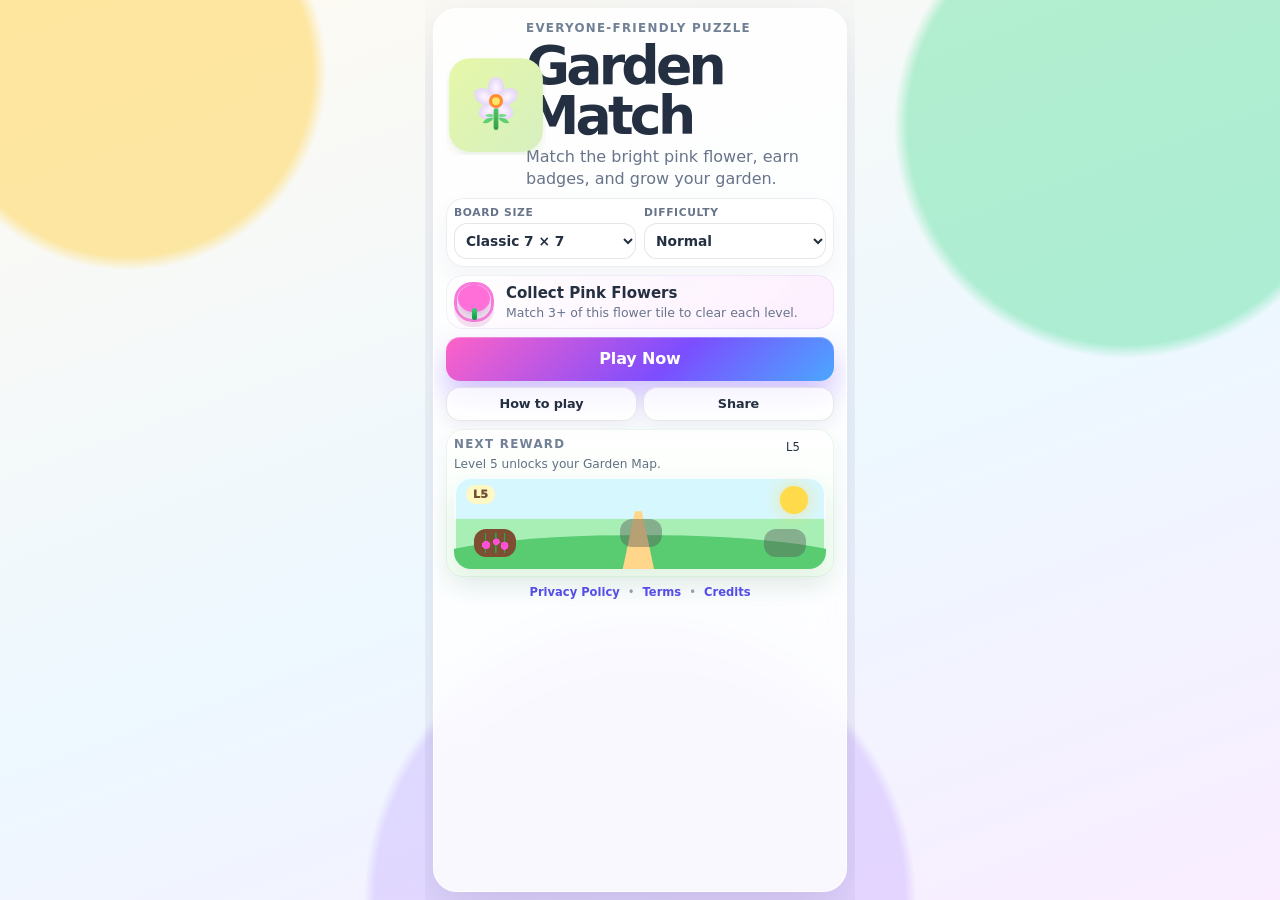
==== index.html @ f620d771 "Match landing logo to reference" ====
<!doctype html>
<html lang="en">
<head>
  <meta charset="utf-8" />
  <meta name="viewport" content="width=device-width, initial-scale=1, viewport-fit=cover" />
  <meta name="theme-color" content="#6c63ff" />
  <meta name="description" content="Garden Match is a calm, family-friendly puzzle game with badges, saved progress, and gentle garden challenges." />
  <meta property="og:title" content="Garden Match" />
  <meta property="og:description" content="Play a calm garden puzzle, unlock badges, and share your progress with friends." />
  <meta property="og:type" content="website" />
  <meta property="og:url" content="https://garden-match.onrender.com/" />
  <meta property="og:image" content="https://garden-match.onrender.com/icon.svg" />
  <meta name="twitter:card" content="summary" />
  <meta http-equiv="Content-Security-Policy" content="default-src 'self'; script-src 'self'; style-src 'self'; img-src 'self' data:; font-src 'self'; connect-src 'self'; manifest-src 'self'; worker-src 'self'; object-src 'none'; base-uri 'self'; form-action 'self'; upgrade-insecure-requests" />
  <meta name="referrer" content="strict-origin-when-cross-origin" />
  <meta http-equiv="Permissions-Policy" content="camera=(), microphone=(), geolocation=(), payment=(), usb=(), accelerometer=(), gyroscope=(), magnetometer=()" />
  <title>Garden Match</title>
  <link rel="manifest" href="manifest.webmanifest" />
  <link rel="stylesheet" href="styles.css" />
</head>
<body>
  <main class="app-shell" aria-live="polite">
    <section class="card hero" id="home-screen">
      <div class="hero-top">
        <div class="logo" aria-hidden="true">
          <img class="logo-mark" src="icon.svg" alt="" />
        </div>
        <div>
          <p class="eyebrow">EVERYONE-FRIENDLY PUZZLE</p>
          <h1>Garden Match</h1>
          <p class="intro">Match the bright pink flower, earn badges, and grow your garden.</p>
        </div>
      </div>

      <section class="settings-card" aria-label="Game settings">
        <div class="settings-grid" aria-label="Game settings">
          <label>
            Board size
            <select id="size-select">
              <option value="6">Easy 6 × 6</option>
              <option value="7" selected>Classic 7 × 7</option>
              <option value="8">Big 8 × 8</option>
            </select>
          </label>
          <label>
            Difficulty
            <select id="difficulty-select">
              <option value="relaxed">Relaxed</option>
              <option value="normal" selected>Normal</option>
              <option value="tricky">Tricky</option>
            </select>
          </label>
        </div>
      </section>

      <div class="goal-card" aria-label="Game goal">
        <div class="goal-icon tile-demo tile-flower" aria-hidden="true"></div>
        <div>
          <strong>Collect Pink Flowers</strong>
          <span>Match 3+ of this flower tile to clear each level.</span>
        </div>
      </div>

      <div class="home-actions" aria-label="Game actions">
        <button class="primary" id="start-button">Play Now</button>
        <button class="ghost hidden" id="continue-button">Continue</button>
        <button class="ghost" id="how-button">How to play</button>
        <button class="ghost" id="share-button">Share</button>
      </div>

      <section class="badge-panel rewards-road" aria-label="Garden rewards road">
        <div class="badge-heading">
          <div>
            <p class="eyebrow" id="garden-map-kicker">Garden map</p>
            <p id="badge-summary" class="badge-summary">Clear Level 5 to grow your first garden plot.</p>
          </div>
          <span class="badge-count" id="garden-map-badge">L5</span>
        </div>
        <div class="landing-map-preview" id="garden-map" aria-label="Garden map preview">
          <span class="preview-sun"></span>
          <span class="preview-hill"></span>
          <span class="preview-path"></span>
          <span class="preview-plot preview-plot-1"></span>
          <span class="preview-plot preview-plot-2 locked"></span>
          <span class="preview-plot preview-plot-3 locked"></span>
          <span class="preview-flag">L5</span>
        </div>
        <div id="badge-list" class="badge-list compact-badges" aria-label="Badge progress"></div>
      </section>

      <nav class="footer-links" aria-label="Legal and privacy links">
        <a href="privacy.html">Privacy Policy</a>
        <span>•</span>
        <a href="terms.html">Terms</a>
        <span>•</span>
        <a href="credits.html">Credits</a>
      </nav>
    </section>

    <section class="card game hidden" id="game-screen" aria-label="Garden Match game board">
      <header class="game-header">
        <button class="icon-button" id="back-button" aria-label="Back to menu">‹</button>
        <div>
          <p class="eyebrow">Level <span id="level-label">1</span></p>
          <h2 id="goal-label">Collect flowers</h2>
        </div>
        <button class="icon-button" id="sound-button" aria-label="Toggle sound">🔊</button>
      </header>

      <div class="stats" role="status">
        <div><span id="score-label">0</span><small>Score</small></div>
        <div><span id="moves-label">24</span><small>Moves</small></div>
        <div><span id="target-label">0 / 12</span><small>Goal</small></div>
      </div>

      <p id="reward-progress" class="reward-progress">Next reward at Level 5</p>

      <div class="board-wrap">
        <div id="board" class="board" aria-label="Puzzle board"></div>
      </div>

      <div class="actions">
        <button class="secondary" id="hint-button">Hint</button>
        <button class="secondary" id="shuffle-button">Shuffle</button>
        <button class="secondary" id="restart-button">Restart</button>
      </div>
    </section>

    <section class="card garden-map-screen hidden" id="map-screen" aria-label="Garden growth map">
      <p class="eyebrow" id="map-kicker">Garden reward</p>
      <h2 id="map-title">Your Flowers Bloomed!</h2>
      <p class="map-intro" id="map-intro">The pink flowers you collected are now growing in your garden.</p>

      <div class="growth-scene" aria-label="Garden grown from collected flowers">
        <div class="sun"></div>
        <div class="cloud cloud-a"></div>
        <div class="cloud cloud-b"></div>
        <div class="butterfly butterfly-a"><span></span></div>
        <div class="butterfly butterfly-b"><span></span></div>
        <div class="bee bee-a"><span></span></div>
        <div class="bee bee-b"><span></span></div>
        <div class="hill hill-back"></div>
        <div class="hill hill-front"></div>
        <div class="garden-path"></div>
        <div class="flower-meadow meadow-a"></div>
        <div class="flower-meadow meadow-b"></div>
        <div class="garden-plot plot-1"><span></span></div>
        <div class="garden-plot plot-2"><span></span></div>
        <div class="garden-plot plot-3 locked-plot">?</div>
        <div class="garden-plot plot-4 locked-plot">?</div>
        <div class="garden-plot plot-5 locked-plot">?</div>
        <div class="flower-count-bubble" id="map-flower-count">🌸 +11</div>
      </div>

      <div class="map-progress-row" id="map-progress-row" aria-label="Garden growth milestones">
        <span data-map-level="5">🌱</span>
        <span data-map-level="10">🌷</span>
        <span data-map-level="15">🐝</span>
        <span data-map-level="20">🦋</span>
        <span data-map-level="25">🌻</span>
      </div>

      <p class="map-note" id="map-note">More flowers will attract bees, butterflies, and garden surprises.</p>
      <button class="primary" id="map-continue-button" type="button">Continue</button>
    </section>

    <dialog id="message-dialog">
      <form method="dialog" class="dialog-card">
        <h2 id="dialog-title">How to play</h2>
        <p id="dialog-text"></p>
        <menu>
          <button class="primary" id="dialog-action" value="ok">OK</button>
        </menu>
      </form>
    </dialog>
  </main>

  <script src="game.js" defer></script>
</body>
</html>
---- styles.css ----
:root {
  --bg: #f8f4ea;
  --card: rgba(255, 255, 255, 0.88);
  --ink: #243042;
  --muted: #68748a;
  --primary: #6c63ff;
  --primary-dark: #554de7;
  --secondary: #15b79e;
  --danger: #ef476f;
  --shadow: 0 18px 45px rgba(55, 62, 90, 0.16);
  --radius: 28px;
  --tile-size: 44px;
  font-family: Inter, ui-rounded, system-ui, -apple-system, BlinkMacSystemFont, "Segoe UI", sans-serif;
}

* { box-sizing: border-box; -webkit-tap-highlight-color: transparent; }

html, body { height: 100%; }

body {
  margin: 0;
  color: var(--ink);
  background:
    radial-gradient(circle at 10% 8%, rgba(255, 214, 92, 0.55) 0 13%, transparent 14%),
    radial-gradient(circle at 88% 14%, rgba(83, 222, 151, 0.42) 0 16%, transparent 17%),
    radial-gradient(circle at 50% 100%, rgba(166, 126, 255, 0.24) 0 24%, transparent 25%),
    linear-gradient(160deg, #fffaf1 0%, #edf8ff 55%, #f9edff 100%);
  display: grid;
  place-items: start center;
  min-height: 100dvh;
  overflow-x: hidden;
  overflow-y: auto;
}

body.legal-page {
  overflow: auto;
  align-items: start;
}

button, select { font: inherit; }

a { color: var(--primary-dark); font-weight: 900; text-decoration: none; }
a:hover { text-decoration: underline; }

.app-shell {
  width: min(100%, 560px);
  min-height: 100%;
  margin: 0 auto;
  display: grid;
  align-items: start;
  padding: max(12px, env(safe-area-inset-top)) 12px max(22px, env(safe-area-inset-bottom));
}
body.legal-page .app-shell {
  width: min(100%, 760px);
  place-items: start center;
}

.card {
  width: 100%;
  background: rgba(255, 255, 255, 0.82);
  border: 1px solid rgba(255, 255, 255, 0.78);
  box-shadow: 0 22px 55px rgba(69, 64, 115, 0.16);
  border-radius: 30px;
  padding: clamp(16px, 4vw, 24px);
  backdrop-filter: blur(22px);
  position: relative;
  overflow: hidden;
}

.hero { display: grid; gap: 14px; }
.hero > :not(.petal) { position: relative; z-index: 1; }

.hero-top {
  display: grid;
  grid-template-columns: auto 1fr;
  gap: 14px;
  align-items: center;
  padding: 4px 2px 2px;
}

.hero h1 {
  font-size: clamp(2.55rem, 12vw, 4.4rem);
  letter-spacing: -0.065em;
  line-height: 0.92;
}
.hero .intro {
  margin-top: 8px;
  font-size: clamp(0.96rem, 2.8vw, 1.04rem);
  line-height: 1.42;
  color: var(--muted);
}

.logo {
  width: clamp(78px, 18vw, 104px);
  height: clamp(78px, 18vw, 104px);
  display: grid;
  place-items: center;
  border-radius: 30px;
  background:
    radial-gradient(circle at 68% 26%, rgba(255,255,255,0.98) 0 7%, transparent 8%),
    radial-gradient(circle at 26% 76%, rgba(255,255,255,0.65) 0 8%, transparent 9%),
    linear-gradient(145deg, #fff5a8 0%, #9df4c2 48%, #8fd8ff 100%);
  box-shadow:
    inset 0 -12px 22px rgba(24, 111, 83, 0.14),
    inset 0 0 0 2px rgba(255,255,255,0.72),
    0 18px 36px rgba(55, 152, 129, 0.25);
  position: relative;
  overflow: hidden;
}
.logo::before {
  content: '';
  position: absolute;
  inset: 11px;
  border-radius: 24px;
  border: 2px solid rgba(255,255,255,0.72);
}
.logo::after {
  content: '✦';
  position: absolute;
  right: 13px;
  top: 10px;
  color: #ffffff;
  font-size: 20px;
  text-shadow: 0 2px 8px rgba(82, 71, 180, 0.25);
}

.logo-flower {
  width: 66px;
  height: 66px;
  position: relative;
  display: block;
  z-index: 1;
}
.logo-flower::before {
  content: '';
  position: absolute;
  left: 6px;
  top: 1px;
  width: 54px;
  height: 50px;
  border-radius: 50%;
  background:
    radial-gradient(circle at 50% 50%, #ff7f1f 0 12%, #ffe15a 13% 20%, transparent 21%),
    radial-gradient(ellipse at 50% 8%, #ff67f0 0 17%, transparent 18%),
    radial-gradient(ellipse at 86% 32%, #ff67f0 0 18%, transparent 19%),
    radial-gradient(ellipse at 72% 82%, #ff67f0 0 17%, transparent 18%),
    radial-gradient(ellipse at 28% 82%, #ff67f0 0 17%, transparent 18%),
    radial-gradient(ellipse at 14% 32%, #ff67f0 0 18%, transparent 19%);
  filter: drop-shadow(0 7px 9px rgba(118, 62, 154, 0.28));
}
.logo-flower::after {
  content: '';
  position: absolute;
  left: 29px;
  bottom: 0;
  width: 9px;
  height: 25px;
  border-radius: 10px;
  background: linear-gradient(#25d76d, #129a50);
  box-shadow: -17px 9px 0 -4px #5bd577, 17px 9px 0 -4px #5bd577;
}

.eyebrow {
  margin: 0 0 4px;
  color: var(--muted);
  font-size: 0.78rem;
  font-weight: 800;
  letter-spacing: 0.08em;
  text-transform: uppercase;
}

h1, h2 { margin: 0; line-height: 1.05; }
h1 { font-size: clamp(2.35rem, 12vw, 4rem); }
h2 { font-size: 1.45rem; }

.intro { color: var(--muted); line-height: 1.55; margin: 0; font-size: 1.02rem; }
.tagline {
  margin: 5px 0 0;
  color: #ff4fa8;
  font-weight: 950;
  font-size: clamp(1rem, 3.2vw, 1.22rem);
  letter-spacing: -0.03em;
}

.petal {
  position: absolute;
  width: 18px;
  height: 26px;
  border-radius: 18px 18px 4px 18px;
  background: rgba(255, 119, 217, 0.26);
  pointer-events: none;
  z-index: 0;
  animation: petal-float 5.5s ease-in-out infinite;
}
.petal-a { right: 34px; top: 28px; transform: rotate(24deg); }
.petal-b { right: 78px; top: 108px; animation-delay: -2s; transform: rotate(-18deg); }
.petal-c { left: 24px; bottom: 250px; animation-delay: -3.5s; transform: rotate(42deg); }

.feature-chips {
  display: grid;
  grid-template-columns: repeat(3, 1fr);
  gap: 8px;
}
.feature-chips span {
  display: grid;
  place-items: center;
  min-height: 38px;
  border-radius: 999px;
  background: rgba(255, 255, 255, 0.72);
  box-shadow: inset 0 0 0 1px rgba(36,48,66,0.08);
  font-weight: 950;
  font-size: 0.88rem;
}

.garden-preview {
  display: grid;
  grid-template-columns: 1fr 116px;
  gap: 14px;
  align-items: center;
  padding: 14px;
  border-radius: 24px;
  background:
    radial-gradient(circle at 84% 24%, rgba(255, 213, 79, 0.32), transparent 32%),
    linear-gradient(135deg, rgba(226, 255, 231, 0.88), rgba(239, 244, 255, 0.86));
  box-shadow: inset 0 0 0 1px rgba(73, 156, 91, 0.12), 0 12px 24px rgba(45, 120, 80, 0.08);
}
.garden-preview strong { display: block; font-size: 1.04rem; line-height: 1.25; }
.garden-preview span { display: block; margin-top: 5px; color: var(--muted); font-size: 0.9rem; line-height: 1.35; }
.garden-scene {
  min-height: 94px;
  border-radius: 22px;
  position: relative;
  background: linear-gradient(180deg, #dff7ff 0 54%, #a9edb7 55% 100%);
  box-shadow: inset 0 0 0 2px rgba(255,255,255,0.72), 0 10px 22px rgba(70, 134, 95, 0.16);
  overflow: hidden;
}
.garden-scene span { position: absolute; }
.garden-house { left: 43px; top: 32px; font-size: 34px; color: #9b6a42; transform: scaleX(1.2); }
.bloom-1 { left: 12px; bottom: 8px; font-size: 24px; }
.bloom-2 { left: 39px; bottom: 11px; font-size: 25px; }
.bloom-3 { right: 13px; top: 16px; font-size: 26px; animation: flutter 2.8s ease-in-out infinite; }
.bloom-4 { right: 35px; bottom: 8px; font-size: 20px; animation: sparkle 1.8s ease-in-out infinite; }

.goal-card {
  display: grid;
  grid-template-columns: 58px 1fr;
  gap: 12px;
  align-items: center;
  padding: 12px;
  border-radius: 22px;
  background: linear-gradient(135deg, rgba(255, 255, 255, 0.82), rgba(251, 240, 255, 0.86));
  box-shadow: inset 0 0 0 1px rgba(92, 77, 160, 0.08);
}
.goal-card strong { display: block; font-size: 1rem; }
.goal-card span { display: block; margin-top: 3px; color: var(--muted); line-height: 1.35; font-size: 0.9rem; }
.tile-demo {
  width: 52px;
  height: 52px;
  border-radius: 17px;
  background: linear-gradient(180deg, #fff, #f5f7ff);
  box-shadow: 0 7px 0 rgba(36,48,66,0.08), inset 0 0 0 1px rgba(36,48,66,0.08);
  position: relative;
  overflow: hidden;
}

.settings-grid { display: grid; grid-template-columns: 1fr 1fr; gap: 12px; }
label { display: grid; gap: 6px; color: var(--muted); font-weight: 800; font-size: 0.78rem; text-transform: uppercase; letter-spacing: 0.06em; }
select {
  width: 100%;
  border: 0;
  color: var(--ink);
  background: #fff;
  border-radius: 16px;
  padding: 13px 12px;
  box-shadow: inset 0 0 0 1px rgba(36, 48, 66, 0.12);
}

button {
  min-height: 48px;
  border: 0;
  border-radius: 18px;
  cursor: pointer;
  color: var(--ink);
  font-weight: 900;
  letter-spacing: -0.01em;
  transition: transform 140ms ease, filter 140ms ease, opacity 140ms ease;
  touch-action: manipulation;
}
button:active { transform: scale(0.97); }
button:disabled { opacity: 0.55; cursor: not-allowed; }

.primary {
  background: linear-gradient(135deg, #ff62c7 0%, #7c4dff 58%, #4ba7ff 100%);
  color: white;
  box-shadow: 0 16px 30px rgba(124, 77, 255, 0.34), inset 0 1px 0 rgba(255,255,255,0.28);
}
.primary:hover { filter: brightness(1.02); }
.ghost { background: rgba(255,255,255,0.76); box-shadow: inset 0 0 0 1px rgba(36,48,66,0.11), 0 7px 16px rgba(38, 48, 70, 0.05); }
.line-button { background: #06c755; color: #fff; box-shadow: 0 12px 26px rgba(6,199,85,0.22); }
.home-actions {
  display: grid;
  grid-template-columns: repeat(2, minmax(0, 1fr));
  gap: 9px;
}
.home-actions .primary {
  grid-column: 1 / -1;
  min-height: 60px;
  font-size: 1.13rem;
  animation: cta-pulse 2.6s ease-in-out infinite;
}
.home-actions button {
  min-height: 46px;
}
.secondary { background: #fff; box-shadow: inset 0 0 0 1px rgba(36,48,66,0.1); padding: 0 12px; }
.icon-button { width: 48px; background: #fff; font-size: 1.5rem; }

.settings-card {
  display: grid;
  gap: 10px;
  border-radius: 22px;
  padding: 13px;
  background: rgba(255,255,255,0.68);
  box-shadow: inset 0 0 0 1px rgba(36,48,66,0.08), 0 10px 22px rgba(70, 81, 120, 0.06);
}

.garden-map-card {
  display: grid;
  gap: 10px;
  padding: 13px;
  border-radius: 24px;
  background:
    radial-gradient(circle at 84% 22%, rgba(255, 213, 79, 0.30), transparent 30%),
    linear-gradient(135deg, rgba(236, 255, 232, 0.92), rgba(244, 240, 255, 0.88));
  box-shadow: inset 0 0 0 1px rgba(72, 158, 92, 0.12), 0 12px 24px rgba(58, 112, 84, 0.08);
}
.map-heading {
  display: flex;
  align-items: start;
  justify-content: space-between;
  gap: 12px;
}
.map-heading h2 {
  font-size: 1.28rem;
  letter-spacing: -0.04em;
}
.map-heading p:last-child {
  margin: 4px 0 0;
  color: var(--muted);
  line-height: 1.35;
  font-size: 0.92rem;
}
.map-badge {
  flex: 0 0 auto;
  display: inline-grid;
  place-items: center;
  min-width: 56px;
  min-height: 38px;
  padding: 0 10px;
  border-radius: 999px;
  background: rgba(255,255,255,0.76);
  box-shadow: inset 0 0 0 1px rgba(36,48,66,0.10);
  font-weight: 950;
}
.garden-map {
  position: relative;
  min-height: 116px;
  border-radius: 22px;
  background:
    radial-gradient(circle at 18% 80%, #6fd58c 0 7%, transparent 8%),
    radial-gradient(circle at 55% 72%, #79d990 0 8%, transparent 9%),
    linear-gradient(180deg, #dcf8ff 0 52%, #aaf0ba 53% 100%);
  box-shadow: inset 0 0 0 2px rgba(255,255,255,0.62);
  overflow: hidden;
}
.garden-map.locked {
  filter: saturate(0.78);
}
.map-path {
  position: absolute;
  left: 9%;
  right: 9%;
  top: 56%;
  height: 8px;
  border-radius: 999px;
  background: linear-gradient(90deg, rgba(255,255,255,0.35), rgba(255,213,79,0.86), rgba(255,255,255,0.35));
  box-shadow: 0 3px 0 rgba(102, 84, 62, 0.08);
}
.map-node {
  position: absolute;
  display: grid;
  place-items: center;
  width: 48px;
  height: 48px;
  border-radius: 18px;
  background: rgba(255,255,255,0.86);
  box-shadow: 0 8px 16px rgba(52, 105, 73, 0.16), inset 0 0 0 2px rgba(255,255,255,0.9);
  font-size: 1.35rem;
}
.map-node small {
  position: absolute;
  right: -2px;
  bottom: -8px;
  padding: 2px 5px;
  border-radius: 999px;
  background: #fff;
  color: var(--muted);
  font-size: 0.58rem;
  font-weight: 950;
}
.map-node.locked {
  opacity: 0.45;
  filter: grayscale(1);
}
.map-node.unlocked {
  background: linear-gradient(145deg, #fff, #fff9d8);
  transform: translateY(-3px);
}
.node-l5 { left: 5%; top: 46%; }
.node-l10 { left: 27%; top: 27%; }
.node-l20 { left: 49%; top: 48%; }
.node-l35 { left: 69%; top: 25%; }
.node-l50 { right: 5%; top: 45%; }

.footer-links {
  display: flex;
  justify-content: center;
  align-items: center;
  flex-wrap: wrap;
  gap: 6px 10px;
  color: var(--muted);
  font-size: 0.82rem;
}

.badge-panel {
  display: grid;
  gap: 8px;
  padding: 11px;
  border-radius: 18px;
  background: rgba(255, 255, 255, 0.62);
  box-shadow: inset 0 0 0 1px rgba(36,48,66,0.08);
}
.rewards-road {
  background:
    radial-gradient(circle at 86% 18%, rgba(255, 213, 79, 0.24), transparent 28%),
    linear-gradient(135deg, rgba(246,255,241,0.88), rgba(255,255,255,0.74));
  border-radius: 22px;
  padding: 12px;
}

.badge-summary {
  margin: 0;
  color: var(--muted);
  line-height: 1.25;
  font-size: 0.84rem;
}

.mini-map {
  position: relative;
  min-height: 58px;
  border-radius: 18px;
  background: linear-gradient(180deg, #dff8ff 0 50%, #a9efb8 51% 100%);
  box-shadow: inset 0 0 0 2px rgba(255,255,255,0.68);
  overflow: hidden;
}
.mini-map.locked { filter: saturate(0.78); }
.mini-path {
  position: absolute;
  left: 8%;
  right: 8%;
  top: 52%;
  height: 6px;
  border-radius: 999px;
  background: linear-gradient(90deg, rgba(255,255,255,0.5), rgba(255,213,79,0.92), rgba(255,255,255,0.5));
}
.mini-node {
  position: absolute;
  display: grid;
  place-items: center;
  width: 36px;
  height: 36px;
  border-radius: 14px;
  background: rgba(255,255,255,0.86);
  box-shadow: 0 6px 12px rgba(52, 105, 73, 0.14), inset 0 0 0 2px rgba(255,255,255,0.9);
  font-size: 1.1rem;
}
.mini-node small {
  position: absolute;
  right: -2px;
  bottom: -7px;
  padding: 1px 4px;
  border-radius: 999px;
  background: #fff;
  color: var(--muted);
  font-size: 0.5rem;
  font-weight: 950;
}
.mini-node.locked { opacity: 0.42; filter: grayscale(1); }
.mini-node.unlocked { background: linear-gradient(145deg, #fff, #fff9d8); transform: translateY(-2px); }

.badge-list {
  display: grid;
  grid-template-columns: repeat(10, minmax(34px, 1fr));
  gap: 6px;
}

.badge {
  display: grid;
  place-items: center;
  min-height: 38px;
  border-radius: 12px;
  background: rgba(255,255,255,0.72);
  box-shadow: inset 0 0 0 1px rgba(36,48,66,0.09);
  font-size: 1.08rem;
  position: relative;
}

.badge.locked {
  filter: grayscale(1);
  opacity: 0.42;
}

.badge small {
  position: absolute;
  right: 5px;
  bottom: 4px;
  color: var(--muted);
  font-size: 0.56rem;
  font-weight: 950;
}

.reward-progress {
  margin: -3px 0 0;
  padding: 8px 10px;
  text-align: center;
  border-radius: 15px;
  color: var(--primary-dark);
  background: rgba(255,255,255,0.62);
  font-weight: 900;
  font-size: 0.9rem;
  line-height: 1.22;
  box-shadow: inset 0 0 0 1px rgba(108,99,255,0.12);
}

.confetti-piece {
  position: fixed;
  top: -20px;
  z-index: 9999;
  pointer-events: none;
  animation: confetti-fall var(--fall-duration, 1800ms) ease-in forwards;
  font-size: var(--confetti-size, 22px);
}

.hidden { display: none !important; }

.game { display: grid; gap: 12px; }
.game-header { display: grid; grid-template-columns: 44px 1fr 44px; align-items: center; gap: 9px; }
.game-header h2 { font-size: clamp(1.45rem, 6vw, 2rem); }
.stats { display: grid; grid-template-columns: repeat(3, 1fr); gap: 8px; }
.stats > div {
  display: grid;
  place-items: center;
  padding: 10px;
  border-radius: 18px;
  background: rgba(255,255,255,0.62);
}
.stats span { font-size: 1.1rem; font-weight: 950; }
.stats small { color: var(--muted); font-weight: 800; font-size: 0.78rem; }

.board-wrap { display: grid; place-items: center; padding: 8px; border-radius: 22px; background: rgba(255,255,255,0.58); }
.board {
  display: grid;
  gap: 6px;
  grid-template-columns: repeat(var(--board-size), var(--tile-size));
  user-select: none;
  touch-action: none;
}
.tile {
  width: var(--tile-size);
  height: var(--tile-size);
  min-height: 0 !important;
  display: grid;
  place-items: center;
  border: 0;
  border-radius: 15px;
  background: linear-gradient(180deg, #fff, #f5f7ff);
  box-shadow: 0 6px 0 rgba(36,48,66,0.10), inset 0 0 0 1px rgba(36,48,66,0.08);
  line-height: 1;
  position: relative;
  overflow: hidden;
}
.tile::before,
.tile::after,
.tile-demo::before,
.tile-demo::after {
  content: '';
  position: absolute;
  display: block;
}
.tile-flower,
.tile-demo.tile-flower {
  background:
    radial-gradient(circle at 50% 48%, rgba(255,255,255,0.92) 0 36%, transparent 37%),
    linear-gradient(180deg, #ffd9fb 0%, #fff3ff 54%, #eaffe9 100%);
  box-shadow:
    0 7px 0 rgba(180, 62, 151, 0.18),
    inset 0 0 0 3px rgba(255, 69, 205, 0.56),
    inset 0 0 18px rgba(255, 78, 207, 0.18);
}
.tile-flower::before {
  width: 84%;
  height: 72%;
  left: 8%;
  top: 5%;
  border-radius: 50%;
  background:
    radial-gradient(circle at 50% 50%, #ff741f 0 14%, #ffe154 15% 23%, transparent 24%),
    radial-gradient(ellipse at 50% 7%, #ff61ee 0 19%, transparent 20%),
    radial-gradient(ellipse at 88% 31%, #ff61ee 0 20%, transparent 21%),
    radial-gradient(ellipse at 75% 84%, #ff61ee 0 19%, transparent 20%),
    radial-gradient(ellipse at 25% 84%, #ff61ee 0 19%, transparent 20%),
    radial-gradient(ellipse at 12% 31%, #ff61ee 0 20%, transparent 21%);
  filter: drop-shadow(0 4px 6px rgba(117, 44, 152, 0.28));
}
.tile-flower::after {
  width: 13%;
  height: 31%;
  left: 44%;
  bottom: 5%;
  background: linear-gradient(#28da70, #14984e);
  border-radius: 10px;
  box-shadow: -11px 8px 0 -3px #62d878, 11px 8px 0 -3px #62d878;
}
.tile-berry::before {
  width: 48%;
  height: 56%;
  top: 27%;
  border-radius: 48% 48% 54% 54%;
  background: radial-gradient(circle at 35% 32%, #ff9aa2 0 10%, transparent 11%), linear-gradient(145deg, #ff5a76, #d93557);
}
.tile-berry::after {
  width: 32%;
  height: 20%;
  top: 17%;
  background: #58b368;
  clip-path: polygon(50% 0, 62% 38%, 100% 30%, 70% 58%, 82% 100%, 50% 72%, 18% 100%, 30% 58%, 0 30%, 38% 38%);
}
.tile-mushroom::before {
  width: 62%;
  height: 38%;
  top: 20%;
  border-radius: 60% 60% 22% 22%;
  background: radial-gradient(circle at 35% 45%, #fff 0 8%, transparent 9%), radial-gradient(circle at 65% 35%, #fff 0 7%, transparent 8%), linear-gradient(135deg, #ff816f, #e94655);
}
.tile-mushroom::after {
  width: 30%;
  height: 34%;
  bottom: 18%;
  border-radius: 9px 9px 13px 13px;
  background: linear-gradient(180deg, #fff6dd, #efc78d);
}
.tile-clover::before {
  width: 58%;
  height: 58%;
  background:
    radial-gradient(circle at 35% 35%, #42c875 0 21%, transparent 22%),
    radial-gradient(circle at 65% 35%, #42c875 0 21%, transparent 22%),
    radial-gradient(circle at 35% 65%, #42c875 0 21%, transparent 22%),
    radial-gradient(circle at 65% 65%, #42c875 0 21%, transparent 22%);
}
.tile-clover::after {
  width: 9%;
  height: 28%;
  bottom: 14%;
  transform: rotate(28deg);
  border-radius: 8px;
  background: #259957;
}
.tile-blueberry::before {
  width: 54%;
  height: 54%;
  border-radius: 50%;
  background: radial-gradient(circle at 34% 28%, #9ed0ff 0 10%, transparent 11%), linear-gradient(145deg, #6fa8ff, #3867d6);
}
.tile-blueberry::after {
  width: 22%;
  height: 22%;
  top: 23%;
  background: #3457a8;
  clip-path: polygon(50% 0, 61% 34%, 98% 35%, 68% 56%, 79% 92%, 50% 70%, 21% 92%, 32% 56%, 2% 35%, 39% 34%);
}
.tile-sunflower::before {
  width: 66%;
  height: 66%;
  border-radius: 50%;
  background:
    radial-gradient(circle at 50% 50%, #7b4a1e 0 18%, transparent 19%),
    repeating-conic-gradient(from 8deg, #ffd45a 0 12deg, #ffad33 12deg 24deg, transparent 24deg 36deg);
}
.tile-sunflower::after {
  width: 12%;
  height: 25%;
  bottom: 12%;
  border-radius: 8px;
  background: #38a65a;
}
.tile.selected { outline: 4px solid rgba(108,99,255,0.42); transform: translateY(-3px); }
.tile.hint { animation: pulse 700ms ease-in-out 3; }
.tile.pop { animation: pop 240ms ease-in forwards; }
.tile.drop { animation: drop 260ms ease-out; }

.actions { display: grid; grid-template-columns: repeat(3, 1fr); gap: 10px; }

.legal-card { display: grid; gap: 16px; }
.legal-card h1 { font-size: clamp(2rem, 9vw, 3.1rem); }
.legal-card h2 { margin-top: 10px; font-size: 1.18rem; }
.legal-card p, .legal-card li { color: var(--muted); line-height: 1.62; }
.legal-card ul { margin: 0; padding-left: 1.3rem; }
.legal-card .updated { color: var(--muted); font-weight: 800; }
.legal-card .primary { display: inline-grid; place-items: center; min-height: 48px; border-radius: 18px; padding: 0 18px; justify-self: start; }

#message-dialog { border: 0; background: transparent; padding: 12px; width: min(92vw, 430px); }
#message-dialog::backdrop { background: rgba(36, 48, 66, 0.38); backdrop-filter: blur(3px); }
.dialog-card { background: #fff; border-radius: 26px; padding: 22px; box-shadow: var(--shadow); display: grid; gap: 16px; }
.dialog-card p { margin: 0; color: var(--muted); line-height: 1.55; white-space: pre-line; }
.dialog-card menu { margin: 0; padding: 0; display: grid; }

@keyframes pulse { 50% { transform: translateY(-5px) scale(1.07); filter: brightness(1.07); } }
@keyframes cta-pulse { 50% { transform: translateY(-1px) scale(1.015); box-shadow: 0 20px 36px rgba(255, 98, 199, 0.34), inset 0 1px 0 rgba(255,255,255,0.28); } }
@keyframes petal-float { 50% { transform: translate3d(6px, 10px, 0) rotate(54deg); opacity: 0.55; } }
@keyframes flutter { 50% { transform: translateY(5px) rotate(8deg); } }
@keyframes sparkle { 50% { transform: scale(1.25) rotate(18deg); opacity: 0.62; } }
@keyframes pop { to { transform: scale(0.25) rotate(16deg); opacity: 0; } }
@keyframes drop { from { transform: translateY(-16px); opacity: 0.35; } }
@keyframes confetti-fall {
  0% { transform: translate3d(0, -20px, 0) rotate(0deg); opacity: 1; }
  75% { opacity: 1; }
  100% { transform: translate3d(var(--drift, 24px), 105vh, 0) rotate(680deg); opacity: 0; }
}

@media (max-width: 520px) {
  :root { --tile-size: 38px; }
  .app-shell { padding-inline: 10px; padding-top: 10px; }
  .hero-top { grid-template-columns: 72px 1fr; gap: 12px; }
  .logo { width: 72px; height: 72px; border-radius: 24px; }
  .logo-flower { width: 50px; height: 50px; }
  .hero h1 { font-size: clamp(2.2rem, 12vw, 3.1rem); }
  .tagline { font-size: 0.98rem; }
  .hero .intro { font-size: 0.92rem; line-height: 1.34; }
  .feature-chips { grid-template-columns: 1fr 1fr 1fr; gap: 6px; }
  .feature-chips span { min-height: 34px; font-size: 0.76rem; }
  .goal-card { grid-template-columns: 52px 1fr; padding: 10px; }
  .home-actions { grid-template-columns: 1fr 1fr; }
  .home-actions .primary { min-height: 54px; }
  .settings-grid { grid-template-columns: 1fr 1fr; gap: 8px; }
  select { padding: 11px 10px; }
  .mini-map { min-height: 52px; }
  .mini-node { width: 32px; height: 32px; border-radius: 12px; font-size: 1rem; }
  .badge-list { grid-template-columns: repeat(5, 1fr); }
  .game { gap: 8px; padding: 12px; border-radius: 24px; }
  .game-header { grid-template-columns: 40px 1fr 40px; gap: 8px; }
  .game-header h2 { font-size: clamp(1.35rem, 7vw, 1.75rem); line-height: 1.05; }
  .icon-button { width: 40px; min-height: 40px; }
  .stats { gap: 6px; }
  .stats > div { padding: 7px 4px; border-radius: 15px; }
  .stats span { font-size: 1rem; }
  .stats small { font-size: 0.7rem; }
  .reward-progress { padding: 7px 9px; font-size: 0.82rem; }
  .board-wrap { padding: 5px; border-radius: 18px; }
  .board { gap: 4px; }
  .tile { border-radius: 13px; }
  .actions { gap: 7px; }
  .actions button { min-height: 40px; font-size: 0.86rem; }
}

@media (max-width: 390px), (max-height: 700px) {
  :root { --tile-size: 34px; }
  .app-shell { padding-inline: 8px; padding-top: 8px; }
  .card { padding: 12px; border-radius: 22px; }
  .hero { gap: 9px; }
  .hero h1 { font-size: clamp(1.8rem, 8.5vw, 2.5rem); }
  .hero .intro { font-size: 0.86rem; line-height: 1.34; }
  .eyebrow { font-size: 0.68rem; }
  .settings-grid { grid-template-columns: 1fr 1fr; gap: 8px; }
  select { padding: 10px; border-radius: 14px; }
  label { font-size: 0.68rem; }
  .badge-panel { padding: 9px; gap: 6px; }
  .badge-list { grid-template-columns: repeat(5, 1fr); gap: 5px; }
  .badge { min-height: 32px; font-size: 0.95rem; }
  .badge small { font-size: 0.5rem; }
  .home-actions { gap: 7px; }
  .home-actions button { min-height: 40px; font-size: 0.88rem; }
  .actions { gap: 7px; }
  .secondary { font-size: 0.88rem; }
}

@media (min-width: 500px) and (min-height: 780px) {
  :root { --tile-size: 50px; }
}

/* Product polish pass: one-screen mobile landing + no-scroll gameplay controls */
.app-shell { width: min(100%, 500px); padding: max(8px, env(safe-area-inset-top)) 10px max(10px, env(safe-area-inset-bottom)); }
.hero { gap: 8px; }
.hero.card { padding: 12px; border-radius: 24px; }
.hero-top { grid-template-columns: 76px 1fr; gap: 11px; padding: 0; }
.logo { width: 76px; height: 76px; border-radius: 24px; }
.logo-flower { width: 58px; height: 58px; }
.logo-burst {
  position: absolute;
  inset: 7px;
  border-radius: 22px;
  background: conic-gradient(from 14deg, transparent 0 10deg, rgba(255,255,255,0.9) 10deg 18deg, transparent 18deg 42deg);
  opacity: 0.55;
  animation: sparkle 2.7s ease-in-out infinite;
}
.hero h1 { font-size: clamp(2.2rem, 10.6vw, 3.25rem); letter-spacing: -0.075em; }
.hero .intro { margin-top: 4px; font-size: 0.88rem; line-height: 1.25; }
.settings-card { padding: 9px; border-radius: 18px; }
.settings-grid { gap: 8px; }
label { gap: 4px; font-size: 0.67rem; }
select { padding: 9px 8px; border-radius: 13px; font-size: 0.86rem; }
.goal-card { grid-template-columns: 46px 1fr; gap: 10px; padding: 8px 9px; border-radius: 17px; }
.goal-card strong { font-size: 0.94rem; }
.goal-card span { font-size: 0.78rem; line-height: 1.22; }
.tile-demo { width: 44px; height: 44px; border-radius: 14px; }
.home-actions { gap: 7px; }
.home-actions .primary { min-height: 48px; font-size: 1rem; }
.home-actions button { min-height: 39px; font-size: 0.86rem; border-radius: 14px; }
.rewards-road { padding: 8px 10px; border-radius: 17px; }
.badge-heading { display: flex; align-items: center; justify-content: space-between; gap: 8px; }
.badge-summary { font-size: 0.76rem; line-height: 1.18; }
.badge-count { min-width: 40px; min-height: 28px; font-size: 0.72rem; }
.compact-badges { display: none; }
.footer-links { font-size: 0.72rem; gap: 3px 8px; }

.game.card { padding: 8px; border-radius: 22px; min-height: calc(100dvh - 18px); grid-template-rows: auto auto auto 1fr auto; gap: 7px; }
.game-header { grid-template-columns: 38px 1fr 38px; gap: 7px; }
.game-header h2 { font-size: clamp(1.18rem, 5.4vw, 1.55rem); line-height: 1.02; }
.icon-button { width: 38px; min-height: 38px; border-radius: 14px; }
.stats { gap: 5px; }
.stats > div { padding: 6px 3px; border-radius: 13px; }
.stats span { font-size: 0.95rem; }
.stats small { font-size: 0.66rem; }
.reward-progress { padding: 5px 7px; font-size: 0.76rem; line-height: 1.12; }
.board-wrap { padding: 4px; border-radius: 16px; align-self: center; }
.board { gap: 4px; }
.actions { gap: 6px; }
.actions button { min-height: 38px; font-size: 0.82rem; border-radius: 13px; }

@media (max-width: 520px) {
  :root { --tile-size: min(38px, calc((100vw - 58px) / var(--board-size, 7))); }
  .app-shell { padding-inline: 8px; }
  .hero-top { grid-template-columns: 70px 1fr; }
  .logo { width: 70px; height: 70px; }
  .logo-flower { width: 54px; height: 54px; }
  .hero h1 { font-size: clamp(2rem, 10.8vw, 3rem); }
  .settings-grid { grid-template-columns: 1fr 1fr; }
  .badge-panel { padding: 8px 10px; }
}

@media (max-height: 720px) {
  :root { --tile-size: min(35px, calc((100vw - 60px) / var(--board-size, 7))); }
  .hero { gap: 7px; }
  .hero.card { padding: 10px; }
  .hero-top { grid-template-columns: 62px 1fr; gap: 9px; }
  .logo { width: 62px; height: 62px; border-radius: 20px; }
  .logo-flower { width: 48px; height: 48px; }
  .hero h1 { font-size: clamp(1.8rem, 9.8vw, 2.55rem); }
  .hero .intro { font-size: 0.8rem; }
  .goal-card { padding: 7px 8px; }
  .home-actions .primary { min-height: 44px; }
  .home-actions button { min-height: 36px; }
  .rewards-road { padding: 7px 9px; }
  .footer-links { font-size: 0.68rem; }
  .game.card { min-height: calc(100dvh - 14px); gap: 5px; }
  .reward-progress { display: none; }
}

/* Garden reward v2: flower-collected garden, bees, butterflies, no level-label focus */
.garden-map-screen {
  text-align: center;
  background:
    radial-gradient(circle at 20% 10%, rgba(255, 238, 128, 0.42), transparent 24%),
    radial-gradient(circle at 86% 15%, rgba(255, 148, 225, 0.23), transparent 24%),
    linear-gradient(180deg, rgba(255,255,255,0.94), rgba(247,255,248,0.9));
}
.garden-map-screen .eyebrow {
  color: #7ab17d;
  letter-spacing: 0.12em;
}
.map-intro {
  max-width: 310px;
  justify-self: center;
}
.growth-scene {
  background:
    radial-gradient(circle at 72% 17%, rgba(255,255,255,0.55) 0 8%, transparent 9%),
    linear-gradient(180deg, #c9f5ff 0 46%, #aef2bd 47% 100%);
}
.flower-count-bubble {
  position: absolute;
  left: 16px;
  top: 14px;
  z-index: 7;
  display: inline-grid;
  place-items: center;
  min-width: 64px;
  min-height: 34px;
  padding: 0 10px;
  border-radius: 999px;
  background: rgba(255,255,255,0.9);
  color: #c02595;
  font-weight: 950;
  box-shadow: 0 8px 18px rgba(166, 70, 140, 0.16), inset 0 0 0 2px rgba(255,255,255,0.8);
}
.flower-meadow {
  position: absolute;
  z-index: 5;
  width: 116px;
  height: 52px;
  background:
    radial-gradient(circle at 16% 76%, #ff5cda 0 8%, transparent 9%),
    radial-gradient(circle at 32% 50%, #ffd85a 0 7%, transparent 8%),
    radial-gradient(circle at 48% 72%, #ff5cda 0 8%, transparent 9%),
    radial-gradient(circle at 66% 45%, #ffffff 0 7%, transparent 8%),
    radial-gradient(circle at 82% 70%, #ff5cda 0 8%, transparent 9%),
    linear-gradient(90deg, transparent 0 13%, #229c55 14% 16%, transparent 17% 29%, #229c55 30% 32%, transparent 33% 45%, #229c55 46% 48%, transparent 49% 62%, #229c55 63% 65%, transparent 66% 79%, #229c55 80% 82%, transparent 83%);
  filter: drop-shadow(0 4px 4px rgba(48, 115, 65, 0.14));
}
.meadow-a { left: 16px; bottom: 18px; }
.meadow-b { right: 14px; bottom: 20px; transform: scale(0.92); }
.butterfly,
.bee {
  position: absolute;
  z-index: 8;
  animation: flutter 2.8s ease-in-out infinite;
}
.butterfly span,
.butterfly::before,
.butterfly::after,
.bee span,
.bee::before,
.bee::after {
  content: '';
  position: absolute;
  display: block;
}
.butterfly { width: 34px; height: 28px; }
.butterfly span {
  left: 15px;
  top: 8px;
  width: 5px;
  height: 14px;
  border-radius: 8px;
  background: #5a3d94;
}
.butterfly::before,
.butterfly::after {
  top: 3px;
  width: 17px;
  height: 19px;
  border-radius: 70% 30% 70% 30%;
  background: linear-gradient(135deg, #a981ff, #ff72d2);
}
.butterfly::before { left: 0; transform: rotate(-18deg); }
.butterfly::after { right: 0; transform: rotate(18deg) scaleX(-1); }
.butterfly-a { left: 74px; top: 78px; }
.butterfly-b { right: 58px; top: 118px; transform: scale(0.82); animation-delay: -1.4s; }
.bee { width: 30px; height: 22px; }
.bee span {
  left: 5px;
  top: 7px;
  width: 21px;
  height: 12px;
  border-radius: 999px;
  background: repeating-linear-gradient(90deg, #ffd84c 0 6px, #3a2c29 6px 9px);
  box-shadow: inset 0 0 0 1px rgba(0,0,0,0.08);
}
.bee::before,
.bee::after {
  top: 1px;
  width: 12px;
  height: 11px;
  border-radius: 50%;
  background: rgba(255,255,255,0.78);
}
.bee::before { left: 6px; transform: rotate(-18deg); }
.bee::after { right: 6px; transform: rotate(18deg); }
.bee-a { left: 134px; top: 48px; animation-delay: -0.6s; }
.bee-b { right: 110px; top: 54px; transform: scale(0.82); animation-delay: -1.8s; }
.garden-plot {
  z-index: 6;
  border-radius: 24px;
  background: linear-gradient(180deg, #9b6740, #6f442d);
}
.garden-plot span {
  background:
    radial-gradient(circle at 15% 64%, #ff58d9 0 10%, transparent 11%),
    radial-gradient(circle at 34% 42%, #ff58d9 0 12%, transparent 13%),
    radial-gradient(circle at 54% 66%, #ffd85a 0 10%, transparent 11%),
    radial-gradient(circle at 74% 44%, #ff58d9 0 12%, transparent 13%),
    radial-gradient(circle at 88% 69%, #fff 0 9%, transparent 10%),
    linear-gradient(90deg, transparent 0 13%, #229c55 14% 17%, transparent 18% 31%, #229c55 32% 35%, transparent 36% 49%, #229c55 50% 53%, transparent 54% 68%, #229c55 69% 72%, transparent 73% 85%, #229c55 86% 89%, transparent 90%);
}
.locked-plot {
  color: transparent;
  background: linear-gradient(180deg, rgba(118,94,72,0.45), rgba(92,74,61,0.45));
}
.locked-plot::after {
  content: '';
  width: 34px;
  height: 24px;
  border-radius: 50% 50% 40% 40%;
  background: rgba(255,255,255,0.28);
}
.map-sign { display: none; }
.map-progress-row span {
  font-size: 1rem;
  background: rgba(255,255,255,0.55);
}
.map-progress-row .done {
  transform: translateY(-2px) scale(1.05);
  background: linear-gradient(135deg, #fff4a8, #bbf8c8);
}

@media (max-height: 720px) {
  .flower-count-bubble { min-height: 30px; font-size: 0.82rem; }
  .butterfly-a { left: 64px; top: 70px; }
  .bee-a { left: 122px; top: 42px; }
}

/* Final landing/logo polish */
.hero { gap: 12px; }
.hero-top { gap: 12px; align-items: center; }
.logo {
  width: clamp(66px, 15vw, 90px);
  height: clamp(66px, 15vw, 90px);
  border-radius: 24px;
  background: linear-gradient(145deg, #fff5fb 0%, #ffe1f2 100%);
  box-shadow:
    inset 0 0 0 2px rgba(255,255,255,0.88),
    inset 0 -8px 14px rgba(180, 70, 148, 0.08),
    0 14px 28px rgba(183, 85, 154, 0.18);
}
.logo::after { content: none; }
.logo-flower {
  width: 54px;
  height: 54px;
  border-radius: 16px;
  position: relative;
  background:
    radial-gradient(circle at 50% 48%, #ffdc48 0 16%, #ffb62b 17% 24%, transparent 25%),
    radial-gradient(circle at 50% 14%, #ff58d1 0 17%, transparent 18%),
    radial-gradient(circle at 84% 50%, #ff58d1 0 17%, transparent 18%),
    radial-gradient(circle at 50% 86%, #ff58d1 0 17%, transparent 18%),
    radial-gradient(circle at 16% 50%, #ff58d1 0 17%, transparent 18%),
    radial-gradient(circle at 50% 50%, rgba(255,255,255,0.22) 0 20%, transparent 21%);
}
.logo-flower::before,
.logo-flower::after {
  content: '';
  position: absolute;
}
.logo-flower::before {
  left: 20px;
  top: 38px;
  width: 14px;
  height: 24px;
  border-radius: 10px;
  background: linear-gradient(#1fb85d, #128a44);
}
.logo-flower::after {
  left: 12px;
  top: 38px;
  width: 30px;
  height: 18px;
  background:
    radial-gradient(ellipse at 20% 50%, #67e48b 0 45%, transparent 46%),
    radial-gradient(ellipse at 80% 50%, #67e48b 0 45%, transparent 46%);
}
.hero h1 { font-size: clamp(2.1rem, 10vw, 3.6rem); letter-spacing: -0.08em; line-height: 0.95; }
.intro { font-size: 0.95rem; line-height: 1.35; }
.tagline { margin-top: 4px; color: #ff4ea9; text-shadow: 0 1px 0 rgba(255,255,255,0.6); }
.goal-card { background: linear-gradient(135deg, rgba(255,255,255,0.86), rgba(253, 238, 255, 0.94)); }
.goal-icon { border-radius: 18px; box-shadow: inset 0 0 0 2px rgba(255,255,255,0.8), 0 10px 18px rgba(191, 93, 177, 0.12); }
.goal-icon::before { background: #ff6fd7; }
.goal-icon::after { background: linear-gradient(#2cd86d, #139149); }
.rewards-road { background: linear-gradient(180deg, rgba(255,255,255,0.86), rgba(242, 255, 242, 0.90)); box-shadow: inset 0 0 0 1px rgba(69, 156, 91, 0.10), 0 10px 24px rgba(45, 120, 80, 0.07); }
.badge-summary { color: #617182; }
.landing-map-preview { min-height: 92px; box-shadow: inset 0 0 0 2px rgba(255,255,255,0.78), 0 12px 24px rgba(72, 123, 89, 0.10); }
.preview-flag { background: #fff7c4; color: #6e512b; }
.preview-plot.locked { opacity: 0.42; }
.footer-links { gap: 8px; }
.footer-links span { color: rgba(104,116,138,0.7); }

/* Exact reference logo override */
.hero-top {
  gap: 14px;
  align-items: center;
}
.logo {
  width: clamp(84px, 16vw, 100px);
  height: clamp(84px, 16vw, 100px);
  background: transparent !important;
  box-shadow: none !important;
  border-radius: 0 !important;
  position: relative;
  overflow: visible;
}
.logo::before,
.logo::after,
.logo-flower,
.logo-burst {
  display: none !important;
}
.logo-mark {
  width: 100%;
  height: 100%;
  display: block;
}
.hero .eyebrow {
  margin-bottom: 6px;
  color: #718095;
  font-size: 0.74rem;
  letter-spacing: 0.11em;
}
.hero h1 {
  font-size: clamp(2.35rem, 9vw, 3.35rem);
  line-height: 0.94;
  letter-spacing: -0.07em;
  color: #243042;
}
.hero .intro {
  max-width: 22rem;
  font-size: 1rem;
  line-height: 1.38;
}

/* Level-5 garden map + cuter pieces + compact controls */
.garden-map-screen {
  display: grid;
  gap: 13px;
  text-align: center;
  min-height: calc(100dvh - 20px);
  align-content: center;
  background:
    radial-gradient(circle at 18% 12%, rgba(255, 227, 94, 0.45), transparent 22%),
    radial-gradient(circle at 88% 18%, rgba(255, 113, 211, 0.20), transparent 22%),
    rgba(255,255,255,0.88);
}
.garden-map-screen h2 {
  font-size: clamp(2rem, 10vw, 3.25rem);
  letter-spacing: -0.06em;
}
.map-intro,
.map-note {
  margin: 0;
  color: var(--muted);
  line-height: 1.36;
}
.growth-scene {
  position: relative;
  height: min(46vh, 330px);
  min-height: 260px;
  border-radius: 28px;
  overflow: hidden;
  background: linear-gradient(180deg, #c9f4ff 0 48%, #9beaa8 49% 100%);
  box-shadow: inset 0 0 0 3px rgba(255,255,255,0.72), 0 18px 35px rgba(51, 128, 88, 0.16);
}
.sun {
  position: absolute;
  right: 28px;
  top: 26px;
  width: 58px;
  height: 58px;
  border-radius: 50%;
  background: radial-gradient(circle, #fff7a8 0 48%, #ffcd45 49% 100%);
  box-shadow: 0 0 34px rgba(255, 204, 69, 0.65);
}
.cloud {
  position: absolute;
  width: 84px;
  height: 30px;
  border-radius: 999px;
  background: rgba(255,255,255,0.86);
  box-shadow: 24px -8px 0 3px rgba(255,255,255,0.86), 45px 2px 0 -2px rgba(255,255,255,0.86);
}
.cloud-a { left: 28px; top: 38px; }
.cloud-b { right: 104px; top: 80px; transform: scale(0.74); opacity: 0.75; }
.hill {
  position: absolute;
  left: -10%;
  right: -10%;
  bottom: -52px;
  height: 178px;
  border-radius: 50% 50% 0 0;
}
.hill-back { background: #79d980; bottom: 34px; opacity: 0.72; }
.hill-front { background: #4fc66d; }
.garden-path {
  position: absolute;
  left: 41%;
  bottom: -12px;
  width: 78px;
  height: 170px;
  background: linear-gradient(180deg, #ffe4a1, #dca763);
  clip-path: polygon(36% 0, 64% 0, 100% 100%, 0 100%);
  opacity: 0.95;
}
.garden-plot {
  position: absolute;
  display: grid;
  place-items: center;
  width: 88px;
  height: 64px;
  border-radius: 22px;
  background: linear-gradient(180deg, #8b5a36, #6e432a);
  box-shadow: inset 0 8px 0 rgba(255,255,255,0.10), 0 12px 18px rgba(71, 80, 54, 0.18);
}
.garden-plot span {
  width: 66px;
  height: 52px;
  display: block;
  background:
    radial-gradient(circle at 20% 62%, #ff5cda 0 11%, transparent 12%),
    radial-gradient(circle at 48% 44%, #ff5cda 0 12%, transparent 13%),
    radial-gradient(circle at 76% 66%, #ff5cda 0 10%, transparent 11%),
    linear-gradient(90deg, transparent 0 18%, #2aae58 19% 22%, transparent 23% 47%, #2aae58 48% 51%, transparent 52% 76%, #2aae58 77% 80%, transparent 81%);
}
.plot-1 { left: 35px; bottom: 34px; transform: rotate(-4deg); }
.plot-2 { right: 42px; bottom: 52px; transform: rotate(5deg); }
.plot-3 { left: calc(50% - 44px); bottom: 94px; }
.locked-plot {
  color: rgba(255,255,255,0.78);
  font-weight: 950;
  font-size: 1.8rem;
  filter: saturate(0.65);
  opacity: 0.58;
}
.map-sign {
  position: absolute;
  left: 18px;
  bottom: 114px;
  padding: 8px 12px;
  border-radius: 13px;
  background: #fff8d9;
  color: #72522b;
  font-weight: 950;
  transform: rotate(-5deg);
  box-shadow: 0 8px 14px rgba(61, 88, 50, 0.17);
}
.map-progress-row {
  display: grid;
  grid-template-columns: repeat(4, 1fr);
  gap: 7px;
}
.map-progress-row span {
  min-height: 36px;
  display: grid;
  place-items: center;
  border-radius: 999px;
  background: rgba(255,255,255,0.72);
  color: var(--muted);
  font-weight: 950;
  font-size: 0.78rem;
}
.map-progress-row .done {
  background: linear-gradient(135deg, #fff7b5, #bff7c9);
  color: #237348;
}
.garden-map-screen .primary { min-height: 50px; }

.tile {
  border-radius: 18px;
  background: radial-gradient(circle at 35% 25%, #fff 0 18%, transparent 19%), linear-gradient(180deg, #ffffff, #f7f5ff);
  box-shadow: 0 4px 0 rgba(36,48,66,0.08), inset 0 0 0 1px rgba(36,48,66,0.06), inset 0 -8px 14px rgba(160,170,210,0.08);
}
.tile-flower,
.tile-demo.tile-flower {
  background:
    radial-gradient(circle at 50% 45%, #fff 0 34%, transparent 35%),
    radial-gradient(circle at 50% 50%, rgba(255,92,218,0.18), transparent 62%),
    linear-gradient(180deg, #ffe1fb 0%, #fff9ff 56%, #eaffed 100%);
  box-shadow: 0 5px 0 rgba(193, 72, 164, 0.16), inset 0 0 0 3px rgba(255, 82, 211, 0.68), inset 0 0 22px rgba(255, 91, 218, 0.20);
}
.tile-flower::before {
  width: 78%;
  height: 68%;
  left: 11%;
  top: 7%;
  background:
    radial-gradient(circle at 50% 50%, #ff8a1d 0 12%, #ffe861 13% 22%, transparent 23%),
    radial-gradient(ellipse at 50% 7%, #ff49d6 0 20%, transparent 21%),
    radial-gradient(ellipse at 88% 31%, #ff49d6 0 20%, transparent 21%),
    radial-gradient(ellipse at 75% 83%, #ff49d6 0 20%, transparent 21%),
    radial-gradient(ellipse at 25% 83%, #ff49d6 0 20%, transparent 21%),
    radial-gradient(ellipse at 12% 31%, #ff49d6 0 20%, transparent 21%);
}
.tile-flower::after {
  height: 30%;
  bottom: 4%;
  background: linear-gradient(#26d36b, #118d47);
}
.tile-berry::before,
.tile-blueberry::before,
.tile-mushroom::before,
.tile-clover::before,
.tile-sunflower::before { filter: drop-shadow(0 3px 4px rgba(42, 52, 80, 0.18)); }

.actions {
  align-self: end;
  display: grid;
  grid-template-columns: repeat(3, 1fr);
  gap: 7px;
  padding: 2px 2px 0;
}
.actions button {
  min-height: 34px;
  border-radius: 12px;
  font-size: 0.78rem;
  background: rgba(255,255,255,0.72);
  box-shadow: inset 0 0 0 1px rgba(36,48,66,0.09);
}

@media (max-width: 520px) {
  .actions button { min-height: 32px; font-size: 0.74rem; }
  .growth-scene { min-height: 246px; }
}

/* Mobile app-frame final pass: fixed screen, graphic map, compact controls */
html, body { min-height: 100%; }
body { overflow: hidden; }
.app-shell {
  width: min(100vw, 430px);
  height: 100dvh;
  min-height: 0;
  padding: max(8px, env(safe-area-inset-top)) 8px max(8px, env(safe-area-inset-bottom));
  overflow: hidden;
}
.card {
  max-height: calc(100dvh - 16px);
  overflow: hidden;
}
.hero.card {
  height: calc(100dvh - 16px);
  align-content: start;
  gap: 8px;
}
.hero h1 { font-size: clamp(2rem, 10vw, 3.05rem); }
.hero .intro { font-size: 0.82rem; line-height: 1.2; }
.logo { width: 66px; height: 66px; border-radius: 22px; }
.logo-flower { width: 50px; height: 50px; }
.hero-top { grid-template-columns: 66px 1fr; gap: 9px; }
.settings-card { padding: 8px; }
.goal-card { padding: 7px 8px; grid-template-columns: 42px 1fr; }
.tile-demo { width: 40px; height: 40px; }
.home-actions { gap: 6px; }
.home-actions .primary { min-height: 44px; }
.home-actions button { min-height: 34px; font-size: 0.8rem; }
.rewards-road { padding: 8px; gap: 6px; }
.footer-links { margin-top: auto; }

.landing-map-preview {
  position: relative;
  min-height: 70px;
  border-radius: 17px;
  overflow: hidden;
  background: linear-gradient(180deg, #d7f7ff 0 45%, #a8efb6 46% 100%);
  box-shadow: inset 0 0 0 2px rgba(255,255,255,0.72);
}
.preview-sun {
  position: absolute;
  right: 18px;
  top: 9px;
  width: 28px;
  height: 28px;
  border-radius: 50%;
  background: #ffda4b;
  box-shadow: 0 0 18px rgba(255,218,75,0.6);
}
.preview-hill {
  position: absolute;
  left: -10%;
  right: -10%;
  bottom: -28px;
  height: 62px;
  border-radius: 50% 50% 0 0;
  background: #59cc72;
}
.preview-path {
  position: absolute;
  left: 45%;
  bottom: -6px;
  width: 34px;
  height: 64px;
  background: #ffd68a;
  clip-path: polygon(40% 0, 60% 0, 100% 100%, 0 100%);
}
.preview-plot {
  position: absolute;
  width: 42px;
  height: 28px;
  border-radius: 12px;
  background: #7d4e32;
  bottom: 12px;
}
.preview-plot::before {
  content: '';
  position: absolute;
  inset: 4px;
  background:
    radial-gradient(circle at 24% 60%, #ff51d6 0 14%, transparent 15%),
    radial-gradient(circle at 54% 44%, #ff51d6 0 15%, transparent 16%),
    radial-gradient(circle at 78% 64%, #ff51d6 0 13%, transparent 14%),
    linear-gradient(90deg, transparent 0 20%, #20a857 21% 24%, transparent 25% 50%, #20a857 51% 54%, transparent 55% 76%, #20a857 77% 80%, transparent 81%);
}
.preview-plot.locked::before { display: none; }
.preview-plot.locked { opacity: 0.34; filter: grayscale(1); }
.preview-plot-1 { left: 20px; }
.preview-plot-2 { left: calc(50% - 20px); bottom: 22px; }
.preview-plot-3 { right: 20px; }
.preview-flag {
  position: absolute;
  left: 12px;
  top: 8px;
  padding: 3px 7px;
  border-radius: 999px;
  background: #fff8ca;
  color: #6c4b24;
  font-weight: 950;
  font-size: 0.7rem;
}

.game.card {
  height: calc(100dvh - 16px);
  min-height: 0;
  display: grid;
  grid-template-rows: auto auto auto auto auto;
  align-content: start;
  gap: 6px;
  padding: 8px;
  overflow: hidden;
}
.game-header { grid-template-columns: 34px 1fr 34px; }
.icon-button { width: 34px; min-height: 34px; }
.game-header h2 { font-size: clamp(1.1rem, 5.6vw, 1.48rem); }
.stats > div { padding: 5px 3px; }
.reward-progress { display: none; }
.board-wrap {
  padding: 3px;
  align-self: start;
  background: rgba(255,255,255,0.42);
}
.board { gap: 4px; }
:root { --tile-size: min(42px, calc((100vw - 58px) / var(--board-size, 7)), calc((100dvh - 222px) / var(--board-size, 7))); }
.tile {
  border-radius: 16px;
  box-shadow: 0 3px 0 rgba(36,48,66,0.07), inset 0 0 0 1px rgba(36,48,66,0.05), inset 0 -7px 12px rgba(160,170,210,0.08);
}
.actions {
  margin-top: 2px;
  gap: 6px;
  padding: 0 2px;
}
.actions button {
  min-height: 30px;
  border-radius: 999px;
  font-size: 0.72rem;
  background: rgba(255,255,255,0.62);
}

.garden-map-screen {
  height: calc(100dvh - 16px);
  min-height: 0;
  gap: 9px;
  padding: 12px;
}
.garden-map-screen h2 { font-size: clamp(1.8rem, 8.5vw, 2.75rem); }
.map-intro, .map-note { font-size: 0.9rem; }
.growth-scene { height: min(48vh, 320px); min-height: 230px; }
.map-progress-row { grid-template-columns: repeat(5, 1fr); gap: 5px; }
.map-progress-row span { min-height: 30px; font-size: 0.68rem; }
.garden-map-screen .primary { min-height: 42px; }
.plot-4 { left: 24%; bottom: 124px; transform: rotate(4deg) scale(0.9); }
.plot-5 { right: 25%; bottom: 128px; transform: rotate(-5deg) scale(0.9); }

@media (min-width: 431px) {
  :root { --tile-size: min(44px, calc((430px - 58px) / var(--board-size, 7)), calc((100dvh - 222px) / var(--board-size, 7))); }
}

/* Final garden reward override: graphic-first, no level-label focus */
.garden-map-screen {
  text-align: center;
  background:
    radial-gradient(circle at 20% 10%, rgba(255, 238, 128, 0.42), transparent 24%),
    radial-gradient(circle at 86% 15%, rgba(255, 148, 225, 0.23), transparent 24%),
    linear-gradient(180deg, rgba(255,255,255,0.94), rgba(247,255,248,0.9));
}
.garden-map-screen .eyebrow { color: #7ab17d; letter-spacing: 0.12em; }
.map-intro { max-width: 310px; justify-self: center; }
.growth-scene {
  background:
    radial-gradient(circle at 72% 17%, rgba(255,255,255,0.55) 0 8%, transparent 9%),
    linear-gradient(180deg, #c9f5ff 0 46%, #aef2bd 47% 100%);
}
.flower-count-bubble {
  position: absolute;
  left: 16px;
  top: 14px;
  z-index: 7;
  display: inline-grid;
  place-items: center;
  min-width: 64px;
  min-height: 34px;
  padding: 0 10px;
  border-radius: 999px;
  background: rgba(255,255,255,0.9);
  color: #c02595;
  font-weight: 950;
  box-shadow: 0 8px 18px rgba(166,70,140,0.16), inset 0 0 0 2px rgba(255,255,255,0.8);
}
.flower-meadow {
  position: absolute;
  z-index: 5;
  width: 116px;
  height: 52px;
  background:
    radial-gradient(circle at 16% 76%, #ff5cda 0 8%, transparent 9%),
    radial-gradient(circle at 32% 50%, #ffd85a 0 7%, transparent 8%),
    radial-gradient(circle at 48% 72%, #ff5cda 0 8%, transparent 9%),
    radial-gradient(circle at 66% 45%, #ffffff 0 7%, transparent 8%),
    radial-gradient(circle at 82% 70%, #ff5cda 0 8%, transparent 9%),
    linear-gradient(90deg, transparent 0 13%, #229c55 14% 16%, transparent 17% 29%, #229c55 30% 32%, transparent 33% 45%, #229c55 46% 48%, transparent 49% 62%, #229c55 63% 65%, transparent 66% 79%, #229c55 80% 82%, transparent 83%);
  filter: drop-shadow(0 4px 4px rgba(48,115,65,0.14));
}
.meadow-a { left: 16px; bottom: 18px; }
.meadow-b { right: 14px; bottom: 20px; transform: scale(0.92); }
.butterfly, .bee { position: absolute; z-index: 8; animation: flutter 2.8s ease-in-out infinite; }
.butterfly span, .butterfly::before, .butterfly::after, .bee span, .bee::before, .bee::after { content: ''; position: absolute; display: block; }
.butterfly { width: 34px; height: 28px; }
.butterfly span { left: 15px; top: 8px; width: 5px; height: 14px; border-radius: 8px; background: #5a3d94; }
.butterfly::before, .butterfly::after { top: 3px; width: 17px; height: 19px; border-radius: 70% 30% 70% 30%; background: linear-gradient(135deg, #a981ff, #ff72d2); }
.butterfly::before { left: 0; transform: rotate(-18deg); }
.butterfly::after { right: 0; transform: rotate(18deg) scaleX(-1); }
.butterfly-a { left: 74px; top: 78px; }
.butterfly-b { right: 58px; top: 118px; transform: scale(0.82); animation-delay: -1.4s; }
.bee { width: 30px; height: 22px; }
.bee span { left: 5px; top: 7px; width: 21px; height: 12px; border-radius: 999px; background: repeating-linear-gradient(90deg, #ffd84c 0 6px, #3a2c29 6px 9px); box-shadow: inset 0 0 0 1px rgba(0,0,0,0.08); }
.bee::before, .bee::after { top: 1px; width: 12px; height: 11px; border-radius: 50%; background: rgba(255,255,255,0.78); }
.bee::before { left: 6px; transform: rotate(-18deg); }
.bee::after { right: 6px; transform: rotate(18deg); }
.bee-a { left: 134px; top: 48px; animation-delay: -0.6s; }
.bee-b { right: 110px; top: 54px; transform: scale(0.82); animation-delay: -1.8s; }
.garden-plot { z-index: 6; border-radius: 24px; background: linear-gradient(180deg, #9b6740, #6f442d); }
.garden-plot span {
  background:
    radial-gradient(circle at 15% 64%, #ff58d9 0 10%, transparent 11%),
    radial-gradient(circle at 34% 42%, #ff58d9 0 12%, transparent 13%),
    radial-gradient(circle at 54% 66%, #ffd85a 0 10%, transparent 11%),
    radial-gradient(circle at 74% 44%, #ff58d9 0 12%, transparent 13%),
    radial-gradient(circle at 88% 69%, #fff 0 9%, transparent 10%),
    linear-gradient(90deg, transparent 0 13%, #229c55 14% 17%, transparent 18% 31%, #229c55 32% 35%, transparent 36% 49%, #229c55 50% 53%, transparent 54% 68%, #229c55 69% 72%, transparent 73% 85%, #229c55 86% 89%, transparent 90%);
}
.locked-plot { color: transparent; background: linear-gradient(180deg, rgba(118,94,72,0.45), rgba(92,74,61,0.45)); }
.locked-plot::after { content: ''; width: 34px; height: 24px; border-radius: 50% 50% 40% 40%; background: rgba(255,255,255,0.28); }
.map-sign { display: none; }
.map-progress-row span { font-size: 1rem; background: rgba(255,255,255,0.55); }
.map-progress-row .done { transform: translateY(-2px) scale(1.05); background: linear-gradient(135deg, #fff4a8, #bbf8c8); }
@media (max-height: 720px) {
  .flower-count-bubble { min-height: 30px; font-size: 0.82rem; }
  .butterfly-a { left: 64px; top: 70px; }
  .bee-a { left: 122px; top: 42px; }
}

/* Final landing/logo polish */
.hero { gap: 12px; }
.hero-top { gap: 12px; align-items: center; }
.logo {
  width: clamp(66px, 15vw, 90px);
  height: clamp(66px, 15vw, 90px);
  border-radius: 24px;
  background: linear-gradient(145deg, #fff5fb 0%, #ffe1f2 100%);
  box-shadow:
    inset 0 0 0 2px rgba(255,255,255,0.88),
    inset 0 -8px 14px rgba(180, 70, 148, 0.08),
    0 14px 28px rgba(183, 85, 154, 0.18);
}
.logo::after { content: none; }
.logo-flower {
  width: 54px;
  height: 54px;
  border-radius: 16px;
  position: relative;
  background:
    radial-gradient(circle at 50% 48%, #ffdc48 0 16%, #ffb62b 17% 24%, transparent 25%),
    radial-gradient(circle at 50% 14%, #ff58d1 0 17%, transparent 18%),
    radial-gradient(circle at 84% 50%, #ff58d1 0 17%, transparent 18%),
    radial-gradient(circle at 50% 86%, #ff58d1 0 17%, transparent 18%),
    radial-gradient(circle at 16% 50%, #ff58d1 0 17%, transparent 18%),
    radial-gradient(circle at 50% 50%, rgba(255,255,255,0.22) 0 20%, transparent 21%);
}
.logo-flower::before,
.logo-flower::after {
  content: '';
  position: absolute;
}
.logo-flower::before {
  left: 20px;
  top: 38px;
  width: 14px;
  height: 24px;
  border-radius: 10px;
  background: linear-gradient(#1fb85d, #128a44);
}
.logo-flower::after {
  left: 12px;
  top: 38px;
  width: 30px;
  height: 18px;
  background:
    radial-gradient(ellipse at 20% 50%, #67e48b 0 45%, transparent 46%),
    radial-gradient(ellipse at 80% 50%, #67e48b 0 45%, transparent 46%);
}
.hero h1 { font-size: clamp(2.1rem, 10vw, 3.6rem); letter-spacing: -0.08em; line-height: 0.95; }
.intro { font-size: 0.95rem; line-height: 1.35; }
.tagline { margin-top: 4px; color: #ff4ea9; text-shadow: 0 1px 0 rgba(255,255,255,0.6); }
.goal-card { background: linear-gradient(135deg, rgba(255,255,255,0.86), rgba(253, 238, 255, 0.94)); }
.goal-icon { border-radius: 18px; box-shadow: inset 0 0 0 2px rgba(255,255,255,0.8), 0 10px 18px rgba(191, 93, 177, 0.12); }
.goal-icon::before { background: #ff6fd7; }
.goal-icon::after { background: linear-gradient(#2cd86d, #139149); }
.rewards-road { background: linear-gradient(180deg, rgba(255,255,255,0.86), rgba(242, 255, 242, 0.90)); box-shadow: inset 0 0 0 1px rgba(69, 156, 91, 0.10), 0 10px 24px rgba(45, 120, 80, 0.07); }
.badge-summary { color: #617182; }
.landing-map-preview { min-height: 92px; box-shadow: inset 0 0 0 2px rgba(255,255,255,0.78), 0 12px 24px rgba(72, 123, 89, 0.10); }
.preview-flag { background: #fff7c4; color: #6e512b; }
.preview-plot.locked { opacity: 0.42; }
.footer-links { gap: 8px; }
.footer-links span { color: rgba(104,116,138,0.7); }

/* Exact reference logo override */
.hero-top {
  gap: 14px;
  align-items: center;
}
.logo {
  width: clamp(84px, 16vw, 100px);
  height: clamp(84px, 16vw, 100px);
  background: transparent !important;
  box-shadow: none !important;
  border-radius: 0 !important;
  position: relative;
  overflow: visible;
}
.logo::before,
.logo::after,
.logo-flower,
.logo-burst {
  display: none !important;
}
.logo-mark {
  width: 100%;
  height: 100%;
  display: block;
}
.hero .eyebrow {
  margin-bottom: 6px;
  color: #718095;
  font-size: 0.74rem;
  letter-spacing: 0.11em;
}
.hero h1 {
  font-size: clamp(2.35rem, 9vw, 3.35rem);
  line-height: 0.94;
  letter-spacing: -0.07em;
  color: #243042;
}
.hero .intro {
  max-width: 22rem;
  font-size: 1rem;
  line-height: 1.38;
}
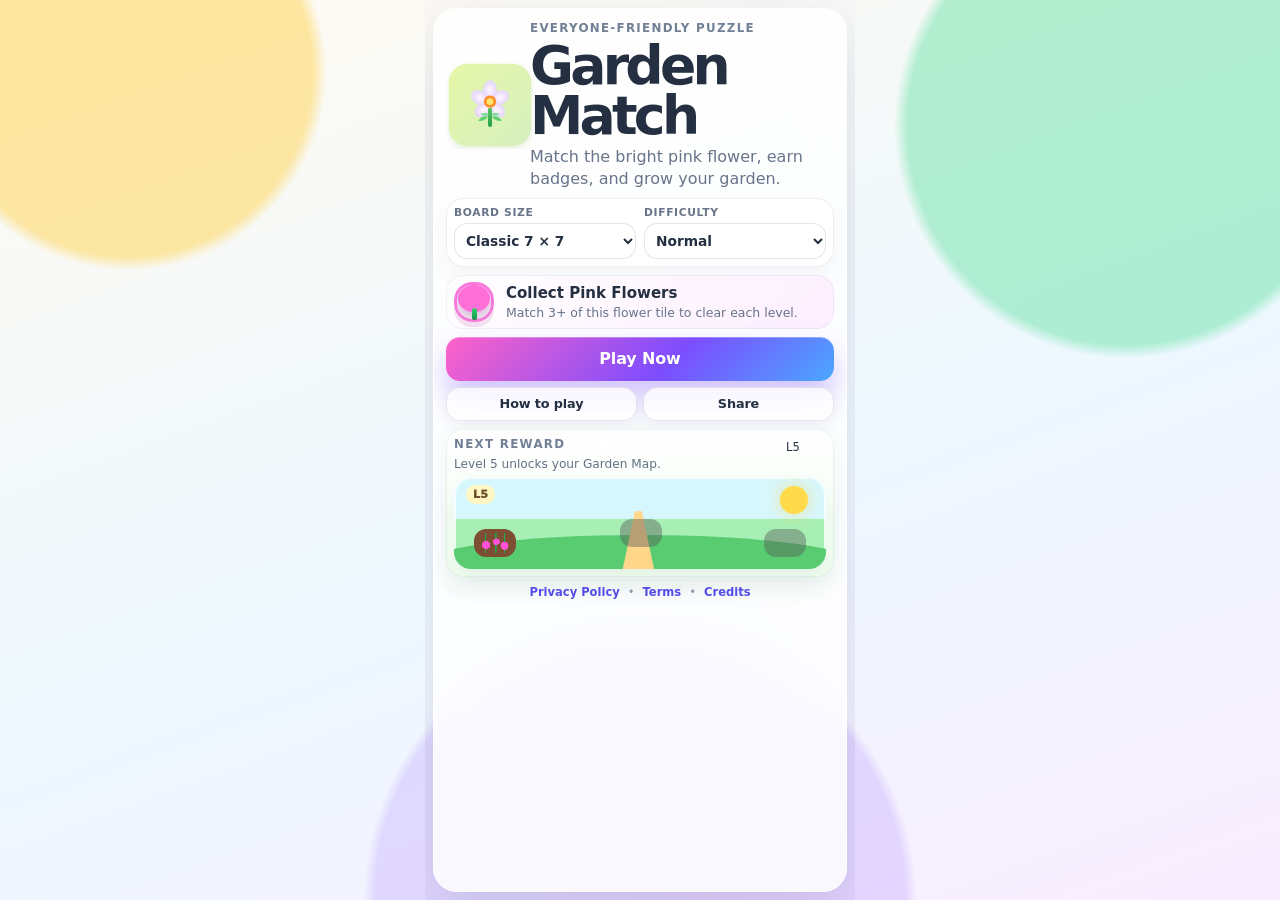
==== commit 4e251dc0: "Make Garden Match PWA Android-ready" ====
--- a/index.html
+++ b/index.html
@@ -3,7 +3,8 @@
 <head>
   <meta charset="utf-8" />
   <meta name="viewport" content="width=device-width, initial-scale=1, viewport-fit=cover" />
-  <meta name="theme-color" content="#6c63ff" />
+  <meta name="theme-color" content="#e6f7a8" />
+  <link rel="apple-touch-icon" href="apple-touch-icon.png" />
   <meta name="description" content="Garden Match is a calm, family-friendly puzzle game with badges, saved progress, and gentle garden challenges." />
   <meta property="og:title" content="Garden Match" />
   <meta property="og:description" content="Play a calm garden puzzle, unlock badges, and share your progress with friends." />
--- a/styles.css
+++ b/styles.css
@@ -73,7 +73,7 @@
 .hero-top {
   display: grid;
   grid-template-columns: auto 1fr;
-  gap: 14px;
+  gap: 18px;
   align-items: center;
   padding: 4px 2px 2px;
 }
@@ -215,7 +215,7 @@
 .garden-preview {
   display: grid;
   grid-template-columns: 1fr 116px;
-  gap: 14px;
+  gap: 18px;
   align-items: center;
   padding: 14px;
   border-radius: 24px;
@@ -1094,12 +1094,12 @@
 
 /* Exact reference logo override */
 .hero-top {
-  gap: 14px;
+  gap: 18px;
   align-items: center;
 }
 .logo {
-  width: clamp(84px, 16vw, 100px);
-  height: clamp(84px, 16vw, 100px);
+  width: clamp(72px, 14vw, 88px);
+  height: clamp(72px, 14vw, 88px);
   background: transparent !important;
   box-shadow: none !important;
   border-radius: 0 !important;
@@ -1637,12 +1637,12 @@
 
 /* Exact reference logo override */
 .hero-top {
-  gap: 14px;
+  gap: 18px;
   align-items: center;
 }
 .logo {
-  width: clamp(84px, 16vw, 100px);
-  height: clamp(84px, 16vw, 100px);
+  width: clamp(72px, 14vw, 88px);
+  height: clamp(72px, 14vw, 88px);
   background: transparent !important;
   box-shadow: none !important;
   border-radius: 0 !important;
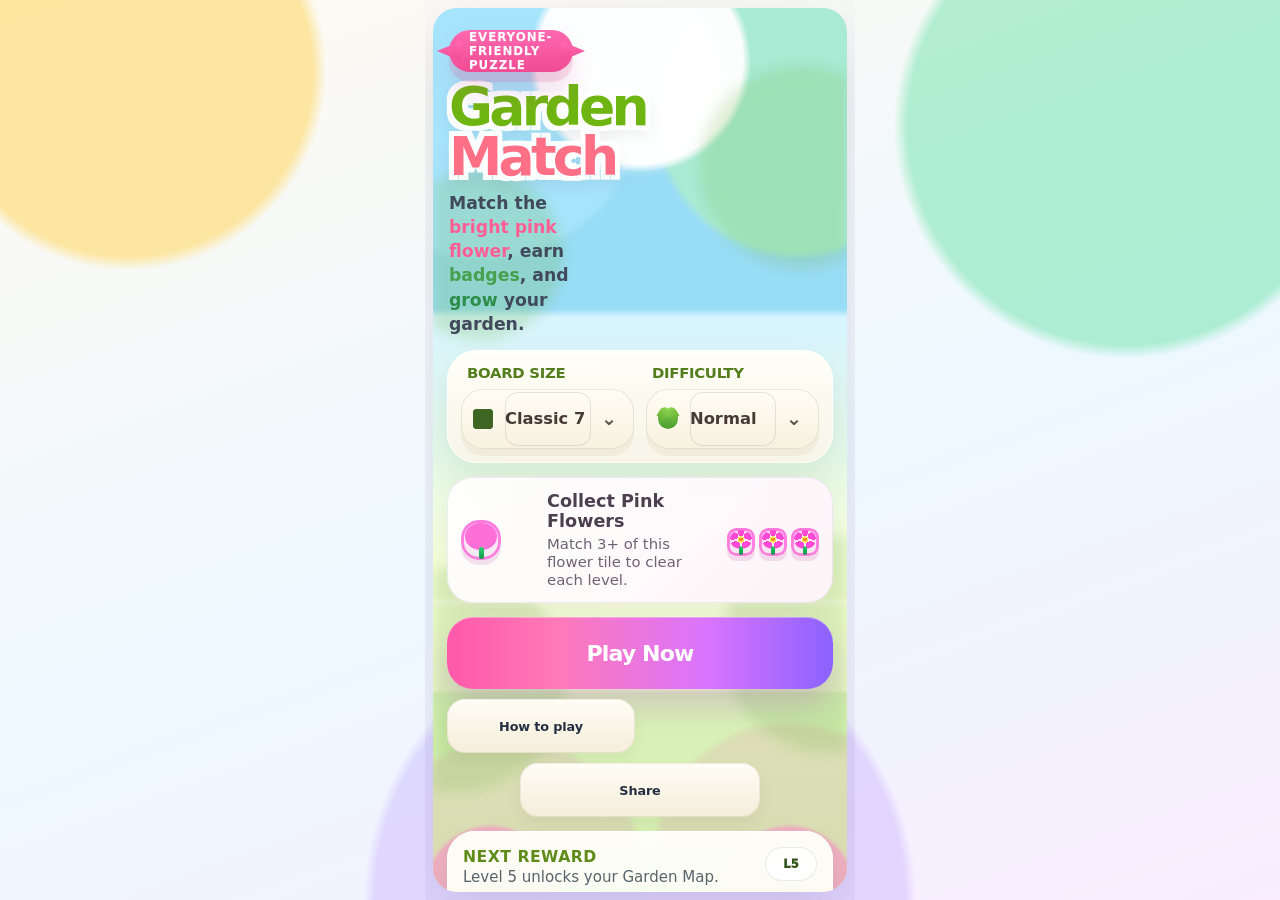
==== commit dc46bd3d: "Redo landing page to match reference" ====
--- a/index.html
+++ b/index.html
@@ -18,6 +18,7 @@
   <title>Garden Match</title>
   <link rel="manifest" href="manifest.webmanifest" />
   <link rel="stylesheet" href="styles.css" />
+  <link rel="stylesheet" href="landing-overrides.css" />
 </head>
 <body>
   <main class="app-shell" aria-live="polite">
@@ -28,37 +29,50 @@
         </div>
         <div>
           <p class="eyebrow">EVERYONE-FRIENDLY PUZZLE</p>
-          <h1>Garden Match</h1>
-          <p class="intro">Match the bright pink flower, earn badges, and grow your garden.</p>
+          <h1><span class="title-green">Garden</span><br /><span class="title-pink">Match</span></h1>
+          <p class="intro">Match the <span class="highlight-pink">bright pink flower</span>, earn <span class="highlight-green">badges</span>, and <span class="highlight-grow">grow</span> your garden.</p>
         </div>
       </div>
 
       <section class="settings-card" aria-label="Game settings">
         <div class="settings-grid" aria-label="Game settings">
-          <label>
-            Board size
-            <select id="size-select">
-              <option value="6">Easy 6 × 6</option>
-              <option value="7" selected>Classic 7 × 7</option>
-              <option value="8">Big 8 × 8</option>
-            </select>
+          <label class="control-card">
+            <span class="control-label">Board Size</span>
+            <span class="control-field">
+              <span class="control-icon control-icon-grid" aria-hidden="true"></span>
+              <select id="size-select">
+                <option value="6">Easy 6 × 6</option>
+                <option value="7" selected>Classic 7 × 7</option>
+                <option value="8">Big 8 × 8</option>
+              </select>
+              <span class="control-chevron" aria-hidden="true">⌄</span>
+            </span>
           </label>
-          <label>
-            Difficulty
-            <select id="difficulty-select">
-              <option value="relaxed">Relaxed</option>
-              <option value="normal" selected>Normal</option>
-              <option value="tricky">Tricky</option>
-            </select>
+          <label class="control-card">
+            <span class="control-label">Difficulty</span>
+            <span class="control-field">
+              <span class="control-icon control-icon-sprout" aria-hidden="true"></span>
+              <select id="difficulty-select">
+                <option value="relaxed">Relaxed</option>
+                <option value="normal" selected>Normal</option>
+                <option value="tricky">Tricky</option>
+              </select>
+              <span class="control-chevron" aria-hidden="true">⌄</span>
+            </span>
           </label>
         </div>
       </section>
 
       <div class="goal-card" aria-label="Game goal">
         <div class="goal-icon tile-demo tile-flower" aria-hidden="true"></div>
-        <div>
+        <div class="goal-copy">
           <strong>Collect Pink Flowers</strong>
           <span>Match 3+ of this flower tile to clear each level.</span>
+        </div>
+        <div class="goal-samples" aria-hidden="true">
+          <span class="tile-demo tile-flower"></span>
+          <span class="tile-demo tile-flower"></span>
+          <span class="tile-demo tile-flower"></span>
         </div>
       </div>
 
--- a/styles.css
+++ b/styles.css
@@ -62,7 +62,7 @@
   box-shadow: 0 22px 55px rgba(69, 64, 115, 0.16);
   border-radius: 30px;
   padding: clamp(16px, 4vw, 24px);
-  backdrop-filter: blur(22px);
+  backdrop-filter: blur(10px);
   position: relative;
   overflow: hidden;
 }
@@ -619,7 +619,7 @@
     radial-gradient(ellipse at 75% 84%, #ff61ee 0 19%, transparent 20%),
     radial-gradient(ellipse at 25% 84%, #ff61ee 0 19%, transparent 20%),
     radial-gradient(ellipse at 12% 31%, #ff61ee 0 20%, transparent 21%);
-  filter: drop-shadow(0 4px 6px rgba(117, 44, 152, 0.28));
+  filter: none;
 }
 .tile-flower::after {
   width: 13%;
--- a/landing-overrides.css
+++ b/landing-overrides.css
@@ -0,0 +1,394 @@
+/* Reference-style landing page redesign */
+#home-screen.hero {
+  position: relative;
+  gap: 14px;
+  padding: 14px;
+  border: 0;
+  background:
+    radial-gradient(circle at 50% 6%, rgba(255, 255, 255, 0.96) 0 12%, transparent 13%),
+    radial-gradient(circle at 12% 10%, rgba(170, 231, 255, 0.75) 0 18%, transparent 19%),
+    radial-gradient(circle at 88% 12%, rgba(179, 244, 190, 0.6) 0 16%, transparent 17%),
+    radial-gradient(circle at 18% 98%, rgba(255, 141, 203, 0.22) 0 14%, transparent 15%),
+    radial-gradient(circle at 86% 96%, rgba(255, 141, 203, 0.22) 0 14%, transparent 15%),
+    linear-gradient(180deg, #99dcf5 0 34%, #d7f4ff 35%, #f5ffd7 64%, #effcc8 100%);
+}
+#home-screen.hero::before,
+#home-screen.hero::after {
+  content: '';
+  position: absolute;
+  inset: 0;
+  pointer-events: none;
+}
+#home-screen.hero::before {
+  background:
+    radial-gradient(circle at 11% 28%, rgba(113, 182, 67, 0.25) 0 11%, transparent 12%),
+    radial-gradient(circle at 89% 18%, rgba(113, 182, 67, 0.22) 0 12%, transparent 13%),
+    radial-gradient(circle at 5% 76%, rgba(109, 178, 69, 0.22) 0 14%, transparent 15%),
+    radial-gradient(circle at 96% 72%, rgba(109, 178, 69, 0.22) 0 14%, transparent 15%),
+    radial-gradient(circle at 50% 8%, rgba(255, 255, 255, 0.72) 0 10%, transparent 11%);
+  filter: blur(6px);
+  opacity: 0.9;
+}
+#home-screen.hero::after {
+  inset: auto 0 0;
+  height: 44%;
+  background:
+    linear-gradient(180deg, transparent 0 24%, rgba(255,255,255,0.18) 25% 26%, transparent 27%),
+    radial-gradient(circle at 14% 100%, rgba(255, 129, 203, 0.54) 0 12%, transparent 13%),
+    radial-gradient(circle at 86% 100%, rgba(255, 129, 203, 0.54) 0 12%, transparent 13%),
+    linear-gradient(180deg, transparent 0 48%, rgba(128, 201, 95, 0.22) 49% 100%);
+  opacity: 0.95;
+}
+#home-screen.hero > * { position: relative; z-index: 1; }
+
+#home-screen .hero-top {
+  grid-template-columns: minmax(0, 1fr) auto;
+  gap: 10px;
+  align-items: end;
+  padding: 4px 2px 0;
+}
+#home-screen .hero-top > :first-child { order: 2; }
+#home-screen .hero-top > :last-child { order: 1; }
+
+#home-screen .eyebrow {
+  display: inline-flex;
+  align-items: center;
+  justify-content: center;
+  margin: 0 0 10px;
+  min-height: 42px;
+  padding: 0 20px;
+  color: #fff;
+  background: linear-gradient(180deg, #ff69b0 0%, #f04b94 100%);
+  border-radius: 999px;
+  box-shadow: 0 10px 0 rgba(223, 88, 151, 0.18), 0 18px 28px rgba(191, 69, 131, 0.18);
+  letter-spacing: 0.08em;
+  text-shadow: 0 1px 0 rgba(255,255,255,0.15);
+  position: relative;
+}
+#home-screen .eyebrow::before,
+#home-screen .eyebrow::after {
+  content: '';
+  position: absolute;
+  top: 50%;
+  width: 24px;
+  height: 20px;
+  background: inherit;
+  transform: translateY(-50%);
+}
+#home-screen .eyebrow::before { left: -12px; clip-path: polygon(100% 0, 0 50%, 100% 100%); }
+#home-screen .eyebrow::after { right: -12px; clip-path: polygon(0 0, 100% 50%, 0 100%); }
+
+#home-screen .hero h1 {
+  font-size: clamp(2.75rem, 11vw, 4.35rem);
+  line-height: 0.9;
+  letter-spacing: -0.085em;
+  color: #fff;
+  text-shadow:
+    -5px -5px 0 rgba(255,255,255,0.86),
+    5px -5px 0 rgba(255,255,255,0.86),
+    -5px 5px 0 rgba(255,255,255,0.86),
+    5px 5px 0 rgba(255,255,255,0.86),
+    0 8px 18px rgba(69, 54, 64, 0.18);
+}
+#home-screen .title-green,
+#home-screen .title-pink {
+  display: inline-block;
+  text-shadow:
+    -5px -5px 0 rgba(255,255,255,0.92),
+    5px -5px 0 rgba(255,255,255,0.92),
+    -5px 5px 0 rgba(255,255,255,0.92),
+    5px 5px 0 rgba(255,255,255,0.92),
+    0 8px 18px rgba(69, 54, 64, 0.18);
+}
+#home-screen .title-green { color: #6fb512; }
+#home-screen .title-pink { color: #ff6f86; }
+#home-screen .intro {
+  max-width: 24rem;
+  margin-top: 8px;
+  font-size: clamp(0.98rem, 3vw, 1.08rem);
+  line-height: 1.4;
+  color: #41495c;
+  font-weight: 700;
+}
+#home-screen .highlight-pink { color: #ff5e95; }
+#home-screen .highlight-green { color: #46a04e; }
+#home-screen .highlight-grow { color: #2d8d4b; }
+
+#home-screen .logo {
+  width: clamp(170px, 34vw, 250px);
+  height: clamp(194px, 42vw, 292px);
+  margin-right: -2px;
+  border-radius: 36px;
+  position: relative;
+  background:
+    radial-gradient(circle at 70% 20%, rgba(255,255,255,0.92) 0 5%, transparent 5.5%),
+    radial-gradient(circle at 20% 18%, rgba(255,255,255,0.72) 0 4%, transparent 4.5%),
+    linear-gradient(180deg, #dff7ff 0%, #c4edff 54%, #dfffe1 100%);
+  box-shadow:
+    inset 0 0 0 2px rgba(255,255,255,0.94),
+    inset 0 -10px 20px rgba(132, 181, 141, 0.12),
+    0 16px 30px rgba(173, 79, 135, 0.14);
+  overflow: visible;
+  filter: saturate(1.04);
+}
+#home-screen .logo-mark { display: none !important; }
+#home-screen .logo::before,
+#home-screen .logo::after { content: ''; position: absolute; }
+#home-screen .logo::before {
+  left: 50%;
+  top: 18px;
+  width: 168px;
+  height: 168px;
+  transform: translateX(-50%);
+  background:
+    radial-gradient(circle at 50% 52%, #ffe066 0 18%, #ffbf31 19% 23%, transparent 24%),
+    radial-gradient(circle at 50% 8%, #ff8fd0 0 19%, transparent 20%),
+    radial-gradient(circle at 84% 34%, #ff8fd0 0 19%, transparent 20%),
+    radial-gradient(circle at 68% 84%, #ff8fd0 0 19%, transparent 20%),
+    radial-gradient(circle at 32% 84%, #ff8fd0 0 19%, transparent 20%),
+    radial-gradient(circle at 16% 34%, #ff8fd0 0 19%, transparent 20%),
+    radial-gradient(circle at 50% 54%, rgba(255,255,255,0.22) 0 24%, transparent 25%);
+  border-radius: 50%;
+  filter: drop-shadow(0 16px 10px rgba(153, 67, 126, 0.18));
+}
+#home-screen .logo::after {
+  left: 50%;
+  bottom: 0;
+  width: 132px;
+  height: 102px;
+  transform: translateX(-50%);
+  background:
+    radial-gradient(circle at 50% 30%, #fff4a8 0 9%, #ffcb39 10% 13%, transparent 14%),
+    radial-gradient(circle at 43% 28%, #4a2d1f 0 2.5%, transparent 2.7%),
+    radial-gradient(circle at 57% 28%, #4a2d1f 0 2.5%, transparent 2.7%),
+    radial-gradient(circle at 50% 36%, #ff7c64 0 1.8%, transparent 2%),
+    radial-gradient(circle at 50% 56%, #2fa14f 0 6%, transparent 6.5%),
+    linear-gradient(180deg, transparent 0 40%, #2e9d51 41% 52%, #1f8f45 53% 64%, transparent 65%),
+    radial-gradient(ellipse at 50% 104%, #e79257 0 16%, #cf733f 17% 30%, transparent 31%);
+  background-repeat: no-repeat;
+  border-radius: 0;
+  filter: drop-shadow(0 10px 14px rgba(126, 83, 42, 0.18));
+}
+
+#home-screen .settings-card {
+  padding: 14px;
+  border-radius: 30px;
+  background: linear-gradient(180deg, rgba(255,255,247,0.97), rgba(248, 244, 232, 0.96));
+  box-shadow: 0 18px 36px rgba(78, 108, 74, 0.12), inset 0 0 0 1px rgba(255,255,255,0.92);
+}
+#home-screen .settings-grid { gap: 12px; }
+#home-screen .control-card {
+  display: grid;
+  gap: 7px;
+  color: #547d1d;
+  font-weight: 900;
+  font-size: 0.93rem;
+}
+#home-screen .control-label { padding-left: 6px; letter-spacing: -0.02em; }
+#home-screen .control-field {
+  display: grid;
+  grid-template-columns: 22px minmax(0, 1fr) auto;
+  align-items: center;
+  gap: 10px;
+  min-height: 60px;
+  padding: 0 14px 0 12px;
+  border-radius: 22px;
+  background: linear-gradient(180deg, #fffdf5 0%, #f8f1df 100%);
+  box-shadow:
+    inset 0 0 0 1px rgba(122, 108, 69, 0.15),
+    0 7px 0 rgba(166, 145, 86, 0.09);
+}
+#home-screen .control-icon {
+  width: 20px;
+  height: 20px;
+  border-radius: 4px;
+  background: #3e6522;
+  box-shadow: 0 0 0 1px rgba(255,255,255,0.36);
+  position: relative;
+}
+#home-screen .control-icon::before,
+#home-screen .control-icon::after {
+  content: '';
+  position: absolute;
+  inset: auto;
+  background: inherit;
+  border-radius: inherit;
+}
+#home-screen .control-icon-grid::before {
+  width: 8px; height: 8px; left: 0; top: 0;
+  box-shadow: 12px 0 0 #3e6522, 0 12px 0 #3e6522, 12px 12px 0 #3e6522;
+}
+#home-screen .control-icon-grid::after { display: none; }
+#home-screen .control-icon-sprout {
+  background: linear-gradient(180deg, #7dc953 0%, #4c9d2d 100%);
+  border-radius: 12px 12px 18px 18px;
+}
+#home-screen .control-icon-sprout::before {
+  width: 10px; height: 12px; left: 9px; top: -2px;
+  background: linear-gradient(180deg, #8dd652, #69b534);
+  border-radius: 50% 50% 0 50%;
+  transform: rotate(-32deg);
+}
+#home-screen .control-icon-sprout::after {
+  width: 10px; height: 12px; left: 1px; top: -2px;
+  background: linear-gradient(180deg, #8dd652, #69b534);
+  border-radius: 50% 50% 50% 0;
+  transform: rotate(32deg);
+}
+#home-screen .control-field select {
+  appearance: none;
+  width: 100%;
+  border: 0;
+  background: transparent;
+  color: #463a36;
+  font-weight: 900;
+  font-size: 1.02rem;
+  outline: none;
+  padding: 0;
+  min-height: 54px;
+}
+#home-screen .control-chevron {
+  color: #5c514d;
+  font-size: 1.2rem;
+  font-weight: 800;
+  padding-right: 2px;
+}
+
+#home-screen .goal-card {
+  grid-template-columns: 72px minmax(0, 1fr) auto;
+  gap: 14px;
+  padding: 14px;
+  border-radius: 26px;
+  background: linear-gradient(135deg, rgba(255,255,255,0.92), rgba(254, 244, 250, 0.96));
+  box-shadow:
+    inset 0 0 0 1px rgba(112, 87, 137, 0.10),
+    0 12px 26px rgba(128, 79, 124, 0.08);
+}
+#home-screen .goal-copy strong {
+  font-size: 1.1rem;
+  line-height: 1.14;
+  color: #4c4050;
+}
+#home-screen .goal-copy span {
+  margin-top: 4px;
+  font-size: 0.93rem;
+  color: #6d6375;
+}
+#home-screen .goal-samples {
+  display: grid;
+  grid-template-columns: repeat(3, 28px);
+  gap: 4px;
+  align-content: center;
+  padding-left: 2px;
+}
+#home-screen .goal-samples .tile-demo {
+  width: 28px;
+  height: 28px;
+  border-radius: 9px;
+}
+
+#home-screen .home-actions { gap: 10px; }
+#home-screen .home-actions .primary {
+  grid-column: 1 / -1;
+  min-height: 72px;
+  border-radius: 26px;
+  font-size: 1.38rem;
+  letter-spacing: -0.04em;
+  background: linear-gradient(90deg, #ff58ab 0%, #ff79b7 28%, #d974ff 68%, #8b62ff 100%);
+  box-shadow:
+    0 18px 30px rgba(165, 82, 186, 0.26),
+    inset 0 1px 0 rgba(255,255,255,0.35);
+}
+#home-screen .home-actions .ghost {
+  min-height: 54px;
+  border-radius: 18px;
+  background: linear-gradient(180deg, #fffdf6, #f5edd9);
+  box-shadow:
+    inset 0 0 0 1px rgba(118, 101, 74, 0.10),
+    0 7px 14px rgba(56, 53, 47, 0.06);
+}
+#home-screen #share-button {
+  grid-column: 1 / -1;
+  justify-self: center;
+  width: min(62%, 250px);
+}
+
+#home-screen .rewards-road {
+  display: grid;
+  gap: 12px;
+  padding: 16px;
+  border-radius: 28px;
+  background: linear-gradient(180deg, rgba(255,255,248,0.96), rgba(242, 251, 240, 0.96));
+  box-shadow: 0 16px 30px rgba(67, 108, 77, 0.10), inset 0 0 0 1px rgba(255,255,255,0.86);
+}
+#home-screen .badge-heading {
+  display: flex;
+  align-items: start;
+  justify-content: space-between;
+  gap: 12px;
+}
+#home-screen .badge-heading .eyebrow {
+  margin-bottom: 3px;
+  min-height: 0;
+  padding: 0;
+  background: transparent;
+  box-shadow: none;
+  color: #5f8b1a;
+  font-size: 0.98rem;
+  letter-spacing: 0.03em;
+}
+#home-screen .badge-heading .eyebrow::before,
+#home-screen .badge-heading .eyebrow::after { display: none; }
+#home-screen .badge-summary { font-size: 0.94rem; color: #58636d; }
+#home-screen .badge-count {
+  display: inline-grid;
+  place-items: center;
+  min-width: 52px;
+  min-height: 34px;
+  padding: 0 10px;
+  border-radius: 999px;
+  background: rgba(255,255,255,0.88);
+  box-shadow: inset 0 0 0 1px rgba(79, 115, 56, 0.12);
+  color: #33551b;
+  font-weight: 950;
+}
+#home-screen .landing-map-preview {
+  min-height: 136px;
+  border-radius: 24px;
+  background: linear-gradient(180deg, #dff8ff 0 48%, #a8eeb7 49% 100%);
+  box-shadow: inset 0 0 0 2px rgba(255,255,255,0.82), 0 10px 24px rgba(57, 118, 75, 0.10);
+}
+#home-screen .preview-sun {
+  width: 54px;
+  height: 54px;
+  right: 14px;
+  top: 14px;
+}
+#home-screen .preview-path { left: 12%; right: 12%; top: 56%; }
+#home-screen .preview-plot {
+  width: 70px;
+  height: 50px;
+  border-radius: 18px;
+}
+
+#home-screen .footer-links {
+  padding: 2px 4px 6px;
+  justify-content: center;
+  flex-wrap: wrap;
+  gap: 8px;
+  font-size: 0.9rem;
+}
+
+@media (max-width: 430px) {
+  #home-screen.hero { padding: 12px; gap: 12px; }
+  #home-screen .hero-top { gap: 8px; }
+  #home-screen .logo { width: clamp(138px, 40vw, 178px); height: clamp(170px, 44vw, 220px); }
+  #home-screen .hero h1 { font-size: clamp(2.45rem, 13vw, 3.7rem); }
+  #home-screen .control-field { min-height: 56px; }
+  #home-screen .goal-card { grid-template-columns: 60px minmax(0, 1fr) auto; }
+  #home-screen .goal-samples { grid-template-columns: repeat(3, 24px); }
+  #home-screen .goal-samples .tile-demo { width: 24px; height: 24px; }
+  #home-screen .home-actions .primary { min-height: 66px; }
+  #home-screen .rewards-road { padding: 14px; }
+  #home-screen .landing-map-preview { min-height: 118px; }
+}
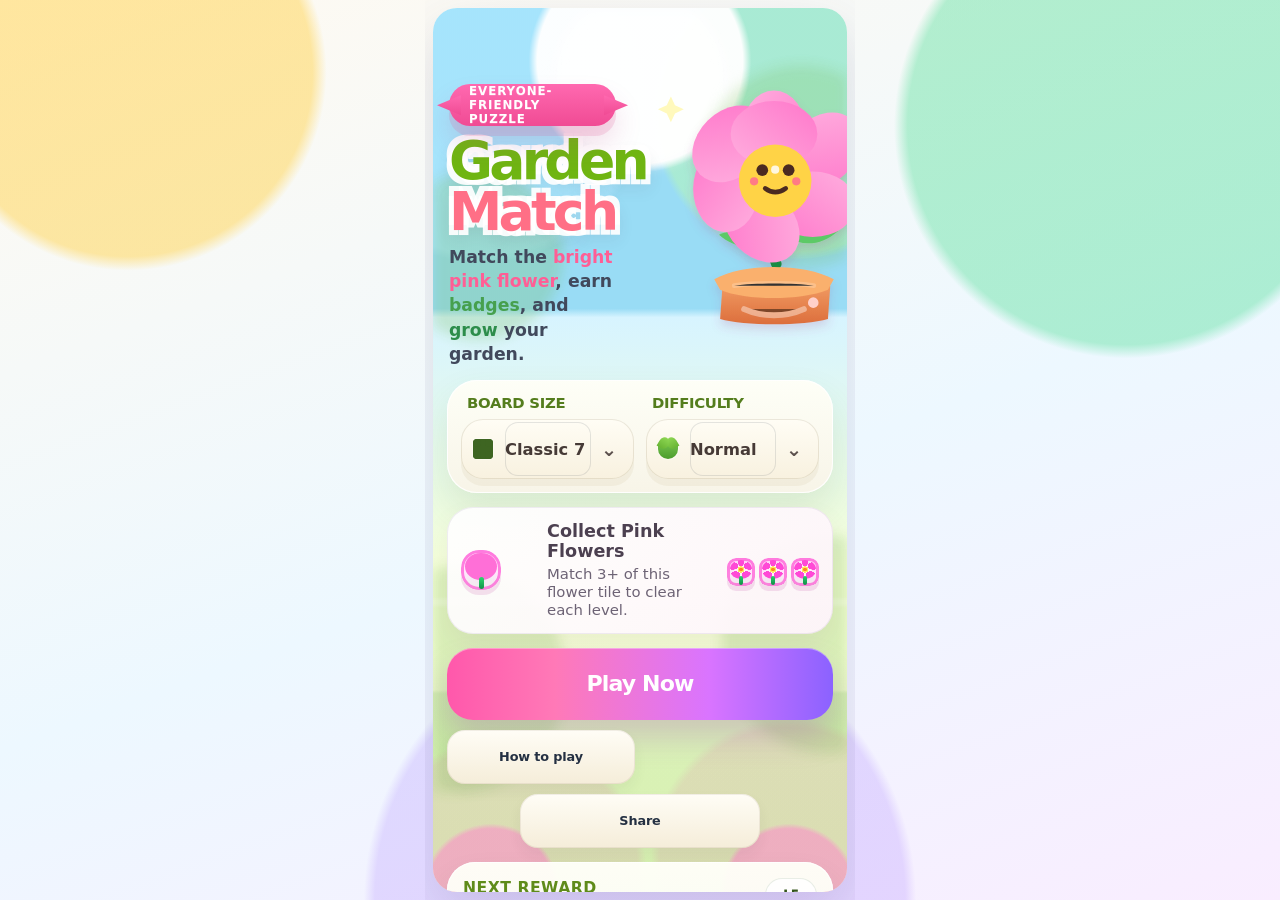
==== commit df235f38: "Refine landing page to match reference" ====
--- a/index.html
+++ b/index.html
@@ -25,7 +25,7 @@
     <section class="card hero" id="home-screen">
       <div class="hero-top">
         <div class="logo" aria-hidden="true">
-          <img class="logo-mark" src="icon.svg" alt="" />
+          <img class="logo-mark" src="hero-flower.svg" alt="" />
         </div>
         <div>
           <p class="eyebrow">EVERYONE-FRIENDLY PUZZLE</p>
--- a/landing-overrides.css
+++ b/landing-overrides.css
@@ -42,8 +42,8 @@
 #home-screen.hero > * { position: relative; z-index: 1; }
 
 #home-screen .hero-top {
-  grid-template-columns: minmax(0, 1fr) auto;
-  gap: 10px;
+  grid-template-columns: minmax(0, 0.96fr) minmax(200px, 1.04fr);
+  gap: 8px;
   align-items: end;
   padding: 4px 2px 0;
 }
@@ -115,8 +115,8 @@
 #home-screen .highlight-grow { color: #2d8d4b; }
 
 #home-screen .logo {
-  width: clamp(170px, 34vw, 250px);
-  height: clamp(194px, 42vw, 292px);
+  width: clamp(200px, 40vw, 300px);
+  height: clamp(230px, 46vw, 340px);
   margin-right: -2px;
   border-radius: 36px;
   position: relative;
@@ -128,47 +128,19 @@
     inset 0 0 0 2px rgba(255,255,255,0.94),
     inset 0 -10px 20px rgba(132, 181, 141, 0.12),
     0 16px 30px rgba(173, 79, 135, 0.14);
-  overflow: visible;
+  overflow: hidden;
   filter: saturate(1.04);
 }
-#home-screen .logo-mark { display: none !important; }
+#home-screen .logo-mark {
+  display: block !important;
+  width: 100%;
+  height: 100%;
+  object-fit: contain;
+  position: relative;
+  z-index: 2;
+}
 #home-screen .logo::before,
-#home-screen .logo::after { content: ''; position: absolute; }
-#home-screen .logo::before {
-  left: 50%;
-  top: 18px;
-  width: 168px;
-  height: 168px;
-  transform: translateX(-50%);
-  background:
-    radial-gradient(circle at 50% 52%, #ffe066 0 18%, #ffbf31 19% 23%, transparent 24%),
-    radial-gradient(circle at 50% 8%, #ff8fd0 0 19%, transparent 20%),
-    radial-gradient(circle at 84% 34%, #ff8fd0 0 19%, transparent 20%),
-    radial-gradient(circle at 68% 84%, #ff8fd0 0 19%, transparent 20%),
-    radial-gradient(circle at 32% 84%, #ff8fd0 0 19%, transparent 20%),
-    radial-gradient(circle at 16% 34%, #ff8fd0 0 19%, transparent 20%),
-    radial-gradient(circle at 50% 54%, rgba(255,255,255,0.22) 0 24%, transparent 25%);
-  border-radius: 50%;
-  filter: drop-shadow(0 16px 10px rgba(153, 67, 126, 0.18));
-}
-#home-screen .logo::after {
-  left: 50%;
-  bottom: 0;
-  width: 132px;
-  height: 102px;
-  transform: translateX(-50%);
-  background:
-    radial-gradient(circle at 50% 30%, #fff4a8 0 9%, #ffcb39 10% 13%, transparent 14%),
-    radial-gradient(circle at 43% 28%, #4a2d1f 0 2.5%, transparent 2.7%),
-    radial-gradient(circle at 57% 28%, #4a2d1f 0 2.5%, transparent 2.7%),
-    radial-gradient(circle at 50% 36%, #ff7c64 0 1.8%, transparent 2%),
-    radial-gradient(circle at 50% 56%, #2fa14f 0 6%, transparent 6.5%),
-    linear-gradient(180deg, transparent 0 40%, #2e9d51 41% 52%, #1f8f45 53% 64%, transparent 65%),
-    radial-gradient(ellipse at 50% 104%, #e79257 0 16%, #cf733f 17% 30%, transparent 31%);
-  background-repeat: no-repeat;
-  border-radius: 0;
-  filter: drop-shadow(0 10px 14px rgba(126, 83, 42, 0.18));
-}
+#home-screen .logo::after { display: none !important; }
 
 #home-screen .settings-card {
   padding: 14px;
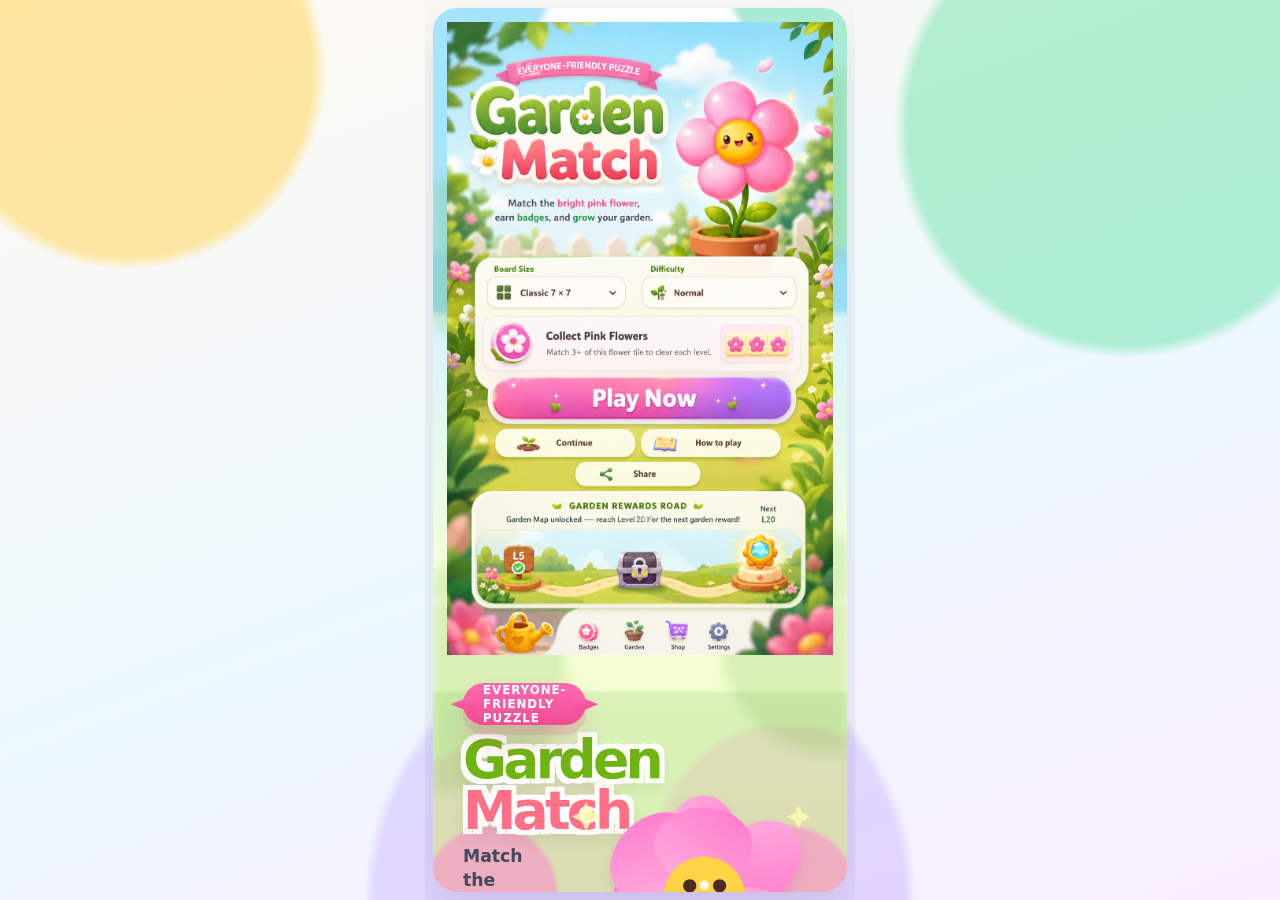
==== commit 23c57699: "Use screenshot overlay for exact landing match" ====
--- a/index.html
+++ b/index.html
@@ -23,6 +23,7 @@
 <body>
   <main class="app-shell" aria-live="polite">
     <section class="card hero" id="home-screen">
+      <img class="landing-overlay" src="landing-reference.png" alt="" aria-hidden="true" />
       <div class="hero-top">
         <div class="logo" aria-hidden="true">
           <img class="logo-mark" src="hero-flower.svg" alt="" />
--- a/landing-overrides.css
+++ b/landing-overrides.css
@@ -12,6 +12,16 @@
     radial-gradient(circle at 86% 96%, rgba(255, 141, 203, 0.22) 0 14%, transparent 15%),
     linear-gradient(180deg, #99dcf5 0 34%, #d7f4ff 35%, #f5ffd7 64%, #effcc8 100%);
 }
+#home-screen .landing-overlay {
+  position: absolute;
+  inset: 0;
+  width: 100%;
+  height: 100%;
+  object-fit: cover;
+  object-position: center top;
+  pointer-events: none;
+  z-index: 20;
+}
 #home-screen.hero::before,
 #home-screen.hero::after {
   content: '';
@@ -42,10 +52,10 @@
 #home-screen.hero > * { position: relative; z-index: 1; }
 
 #home-screen .hero-top {
-  grid-template-columns: minmax(0, 0.96fr) minmax(200px, 1.04fr);
-  gap: 8px;
+  grid-template-columns: minmax(0, 1fr) minmax(290px, 1.1fr);
+  gap: 10px;
   align-items: end;
-  padding: 4px 2px 0;
+  padding: 10px 10px 0 16px;
 }
 #home-screen .hero-top > :first-child { order: 2; }
 #home-screen .hero-top > :last-child { order: 1; }
@@ -79,9 +89,9 @@
 #home-screen .eyebrow::after { right: -12px; clip-path: polygon(0 0, 100% 50%, 0 100%); }
 
 #home-screen .hero h1 {
-  font-size: clamp(2.75rem, 11vw, 4.35rem);
-  line-height: 0.9;
-  letter-spacing: -0.085em;
+  font-size: clamp(3.2rem, 12vw, 5.1rem);
+  line-height: 0.88;
+  letter-spacing: -0.09em;
   color: #fff;
   text-shadow:
     -5px -5px 0 rgba(255,255,255,0.86),
@@ -115,9 +125,9 @@
 #home-screen .highlight-grow { color: #2d8d4b; }
 
 #home-screen .logo {
-  width: clamp(200px, 40vw, 300px);
-  height: clamp(230px, 46vw, 340px);
-  margin-right: -2px;
+  width: clamp(240px, 46vw, 340px);
+  height: clamp(270px, 52vw, 390px);
+  margin-right: -6px;
   border-radius: 36px;
   position: relative;
   background:
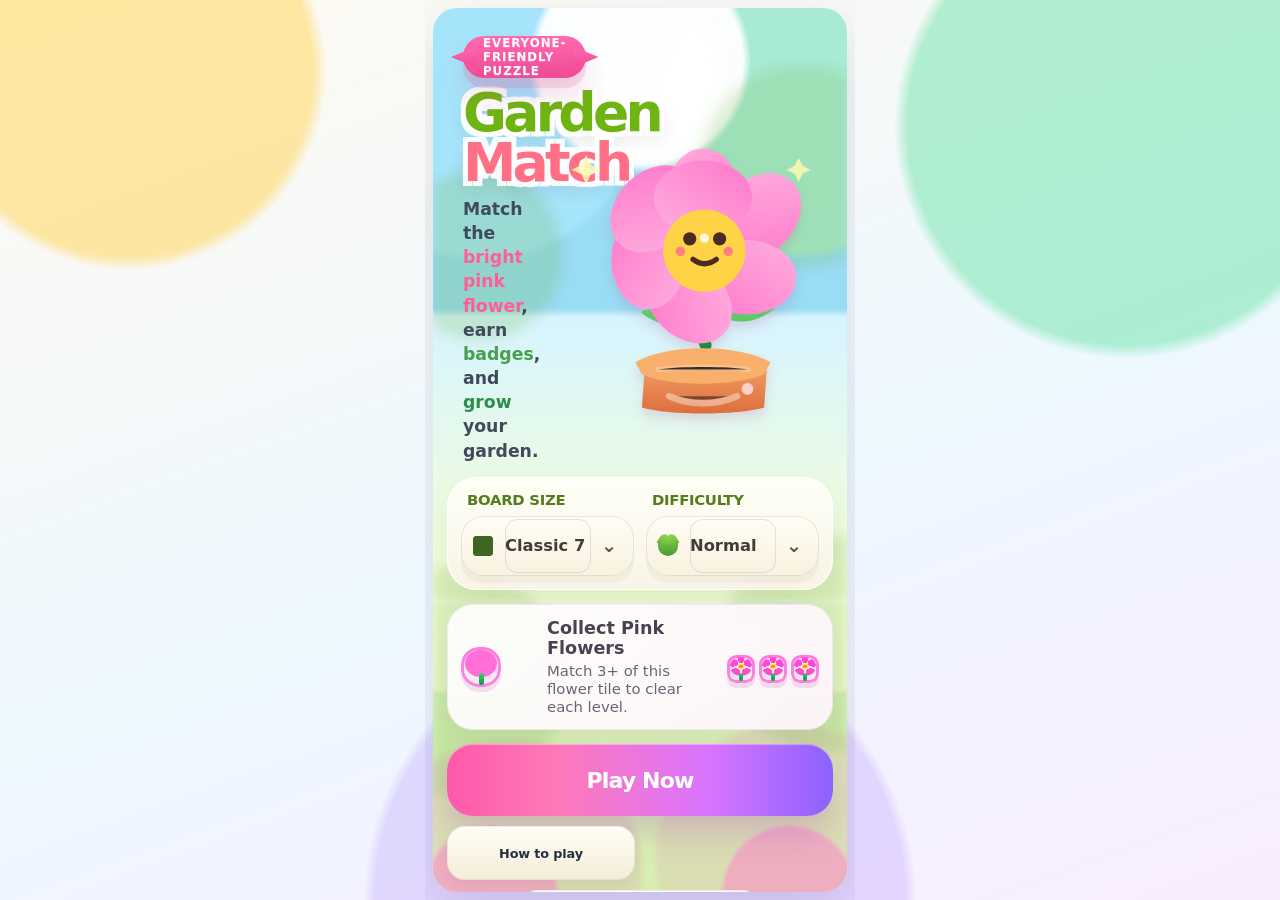
==== commit 6e19b379: "Restore playable landing page" ====
--- a/index.html
+++ b/index.html
@@ -23,7 +23,6 @@
 <body>
   <main class="app-shell" aria-live="polite">
     <section class="card hero" id="home-screen">
-      <img class="landing-overlay" src="landing-reference.png" alt="" aria-hidden="true" />
       <div class="hero-top">
         <div class="logo" aria-hidden="true">
           <img class="logo-mark" src="hero-flower.svg" alt="" />
--- a/landing-overrides.css
+++ b/landing-overrides.css
@@ -11,16 +11,6 @@
     radial-gradient(circle at 18% 98%, rgba(255, 141, 203, 0.22) 0 14%, transparent 15%),
     radial-gradient(circle at 86% 96%, rgba(255, 141, 203, 0.22) 0 14%, transparent 15%),
     linear-gradient(180deg, #99dcf5 0 34%, #d7f4ff 35%, #f5ffd7 64%, #effcc8 100%);
-}
-#home-screen .landing-overlay {
-  position: absolute;
-  inset: 0;
-  width: 100%;
-  height: 100%;
-  object-fit: cover;
-  object-position: center top;
-  pointer-events: none;
-  z-index: 20;
 }
 #home-screen.hero::before,
 #home-screen.hero::after {
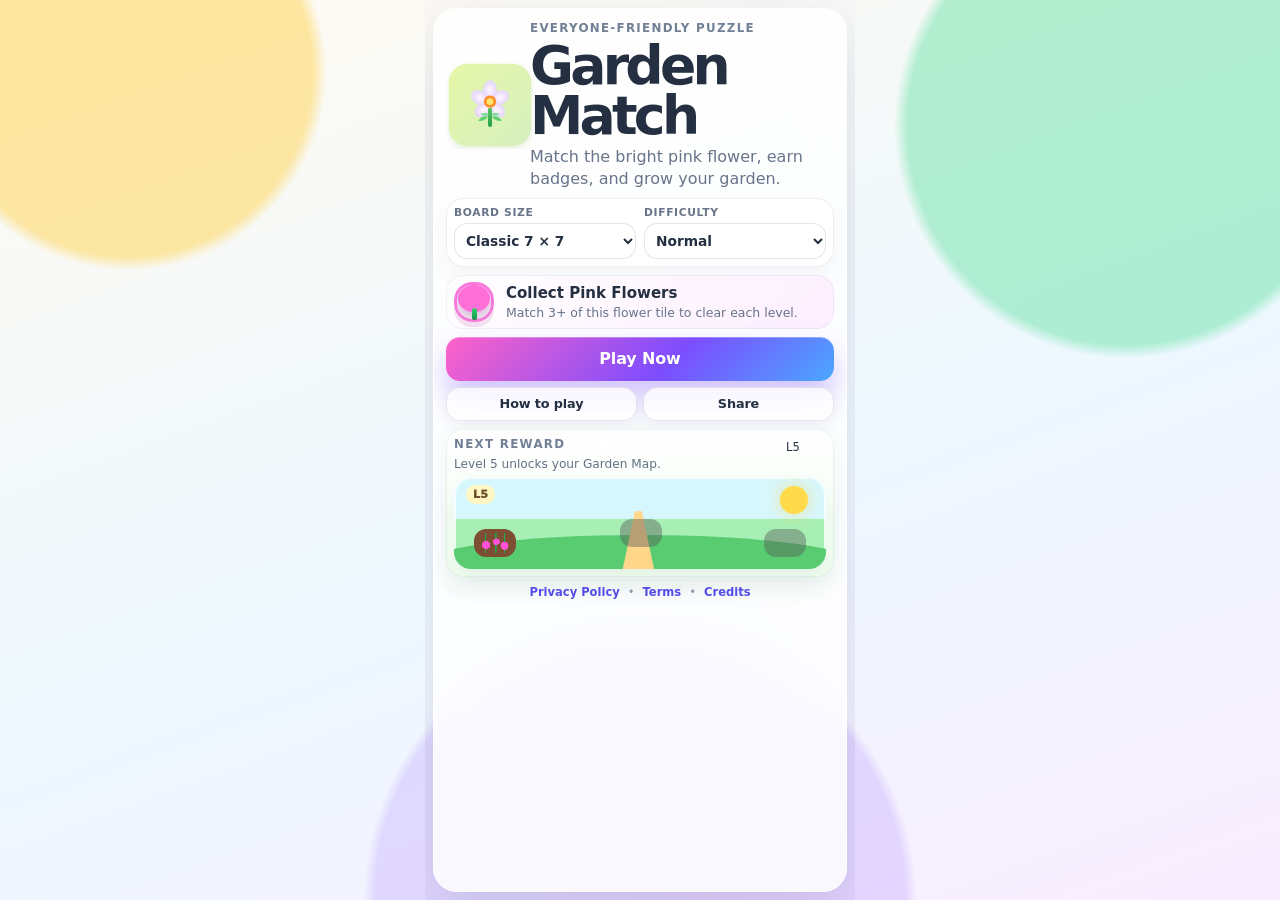
==== commit 2747dbe0: "Revert landing redesign changes" ====
--- a/index.html
+++ b/index.html
@@ -18,61 +18,47 @@
   <title>Garden Match</title>
   <link rel="manifest" href="manifest.webmanifest" />
   <link rel="stylesheet" href="styles.css" />
-  <link rel="stylesheet" href="landing-overrides.css" />
 </head>
 <body>
   <main class="app-shell" aria-live="polite">
     <section class="card hero" id="home-screen">
       <div class="hero-top">
         <div class="logo" aria-hidden="true">
-          <img class="logo-mark" src="hero-flower.svg" alt="" />
+          <img class="logo-mark" src="icon.svg" alt="" />
         </div>
         <div>
           <p class="eyebrow">EVERYONE-FRIENDLY PUZZLE</p>
-          <h1><span class="title-green">Garden</span><br /><span class="title-pink">Match</span></h1>
-          <p class="intro">Match the <span class="highlight-pink">bright pink flower</span>, earn <span class="highlight-green">badges</span>, and <span class="highlight-grow">grow</span> your garden.</p>
+          <h1>Garden Match</h1>
+          <p class="intro">Match the bright pink flower, earn badges, and grow your garden.</p>
         </div>
       </div>
 
       <section class="settings-card" aria-label="Game settings">
         <div class="settings-grid" aria-label="Game settings">
-          <label class="control-card">
-            <span class="control-label">Board Size</span>
-            <span class="control-field">
-              <span class="control-icon control-icon-grid" aria-hidden="true"></span>
-              <select id="size-select">
-                <option value="6">Easy 6 × 6</option>
-                <option value="7" selected>Classic 7 × 7</option>
-                <option value="8">Big 8 × 8</option>
-              </select>
-              <span class="control-chevron" aria-hidden="true">⌄</span>
-            </span>
+          <label>
+            Board size
+            <select id="size-select">
+              <option value="6">Easy 6 × 6</option>
+              <option value="7" selected>Classic 7 × 7</option>
+              <option value="8">Big 8 × 8</option>
+            </select>
           </label>
-          <label class="control-card">
-            <span class="control-label">Difficulty</span>
-            <span class="control-field">
-              <span class="control-icon control-icon-sprout" aria-hidden="true"></span>
-              <select id="difficulty-select">
-                <option value="relaxed">Relaxed</option>
-                <option value="normal" selected>Normal</option>
-                <option value="tricky">Tricky</option>
-              </select>
-              <span class="control-chevron" aria-hidden="true">⌄</span>
-            </span>
+          <label>
+            Difficulty
+            <select id="difficulty-select">
+              <option value="relaxed">Relaxed</option>
+              <option value="normal" selected>Normal</option>
+              <option value="tricky">Tricky</option>
+            </select>
           </label>
         </div>
       </section>
 
       <div class="goal-card" aria-label="Game goal">
         <div class="goal-icon tile-demo tile-flower" aria-hidden="true"></div>
-        <div class="goal-copy">
+        <div>
           <strong>Collect Pink Flowers</strong>
           <span>Match 3+ of this flower tile to clear each level.</span>
-        </div>
-        <div class="goal-samples" aria-hidden="true">
-          <span class="tile-demo tile-flower"></span>
-          <span class="tile-demo tile-flower"></span>
-          <span class="tile-demo tile-flower"></span>
         </div>
       </div>
 
--- a/styles.css
+++ b/styles.css
@@ -62,7 +62,7 @@
   box-shadow: 0 22px 55px rgba(69, 64, 115, 0.16);
   border-radius: 30px;
   padding: clamp(16px, 4vw, 24px);
-  backdrop-filter: blur(10px);
+  backdrop-filter: blur(22px);
   position: relative;
   overflow: hidden;
 }
@@ -619,7 +619,7 @@
     radial-gradient(ellipse at 75% 84%, #ff61ee 0 19%, transparent 20%),
     radial-gradient(ellipse at 25% 84%, #ff61ee 0 19%, transparent 20%),
     radial-gradient(ellipse at 12% 31%, #ff61ee 0 20%, transparent 21%);
-  filter: none;
+  filter: drop-shadow(0 4px 6px rgba(117, 44, 152, 0.28));
 }
 .tile-flower::after {
   width: 13%;
